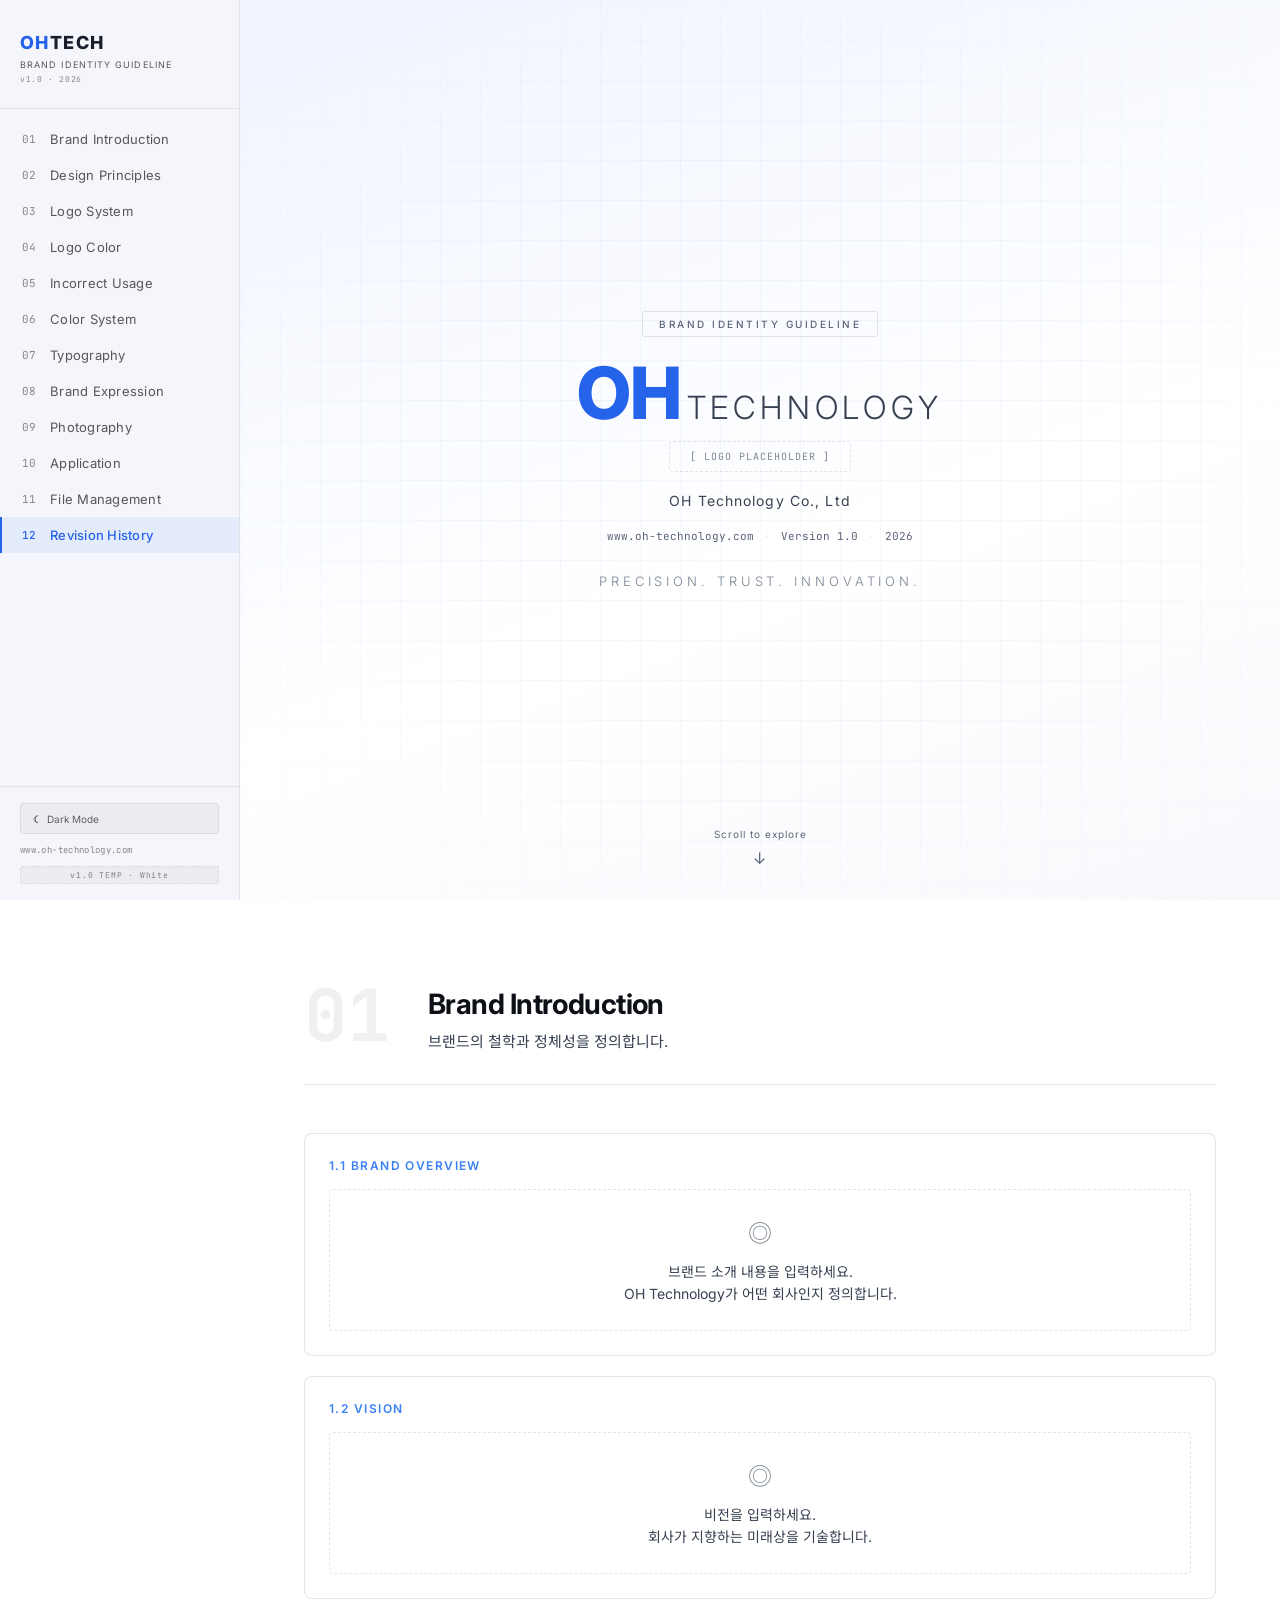
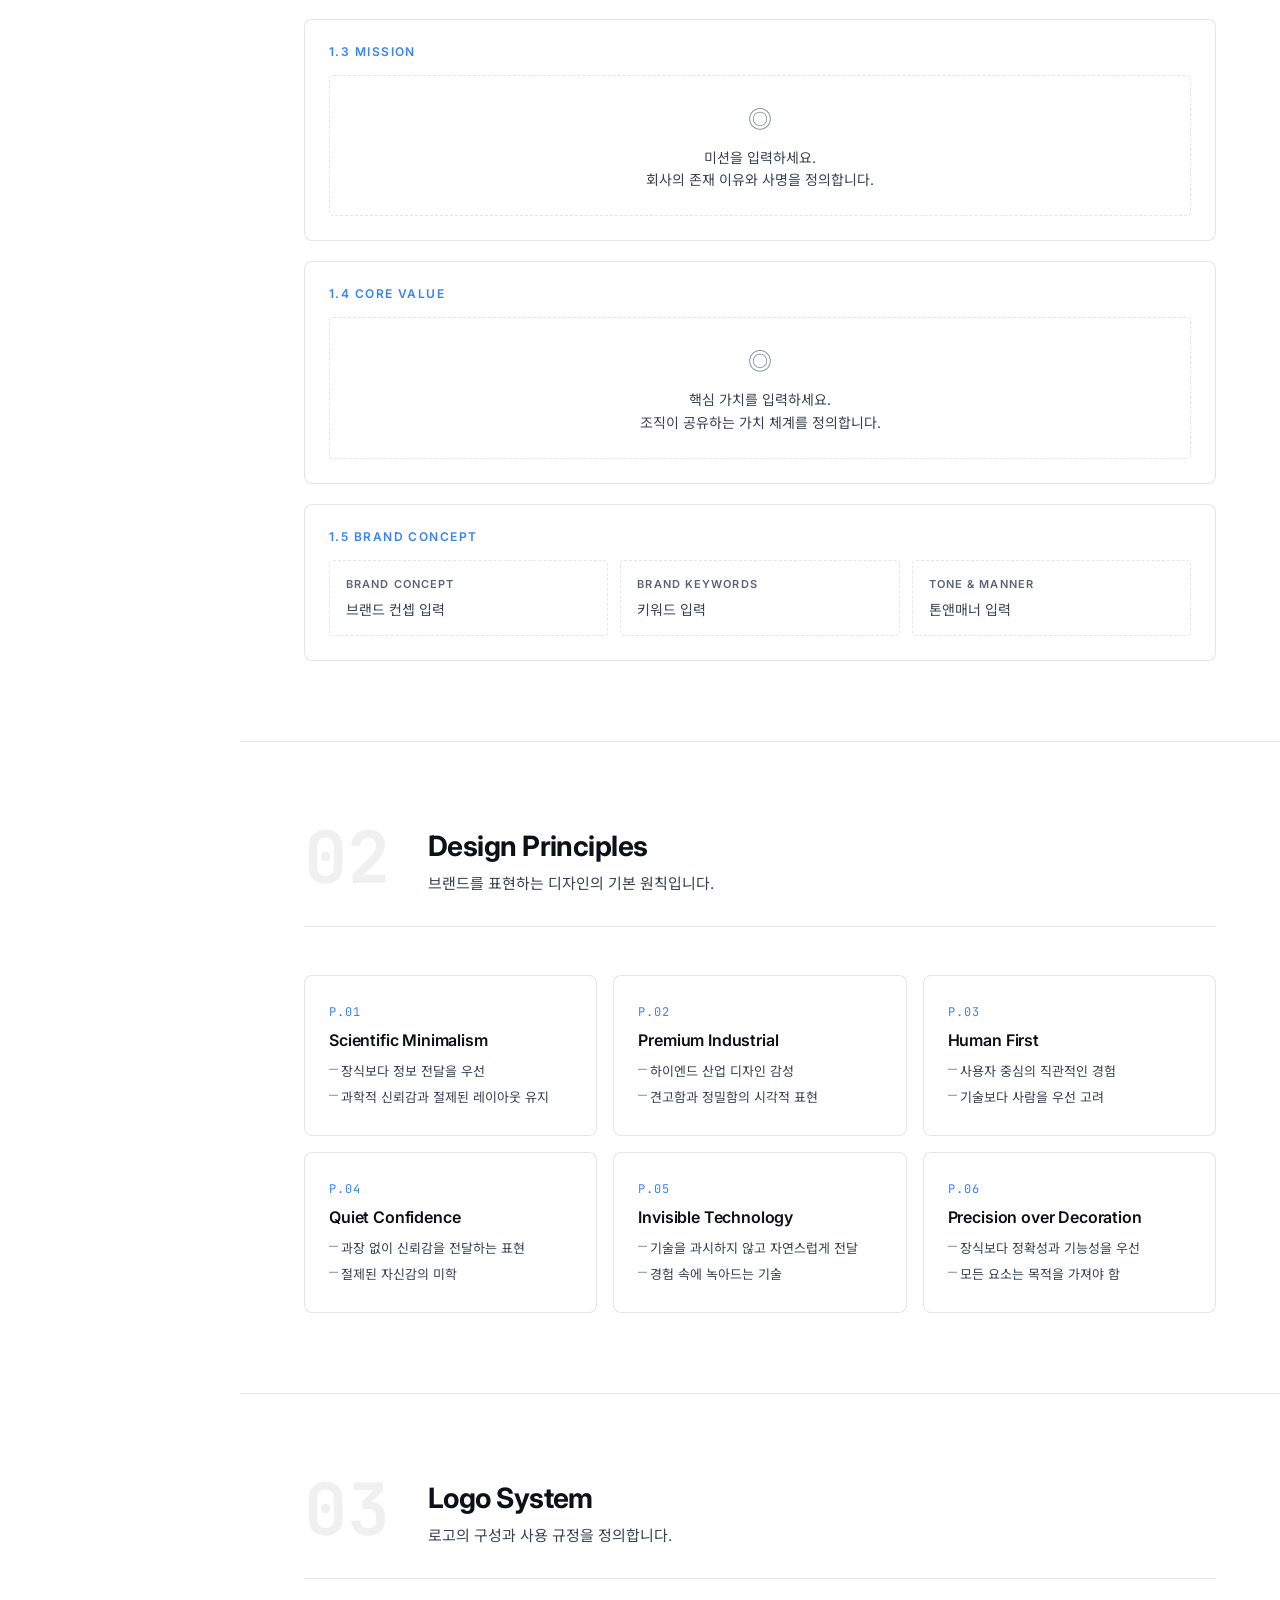
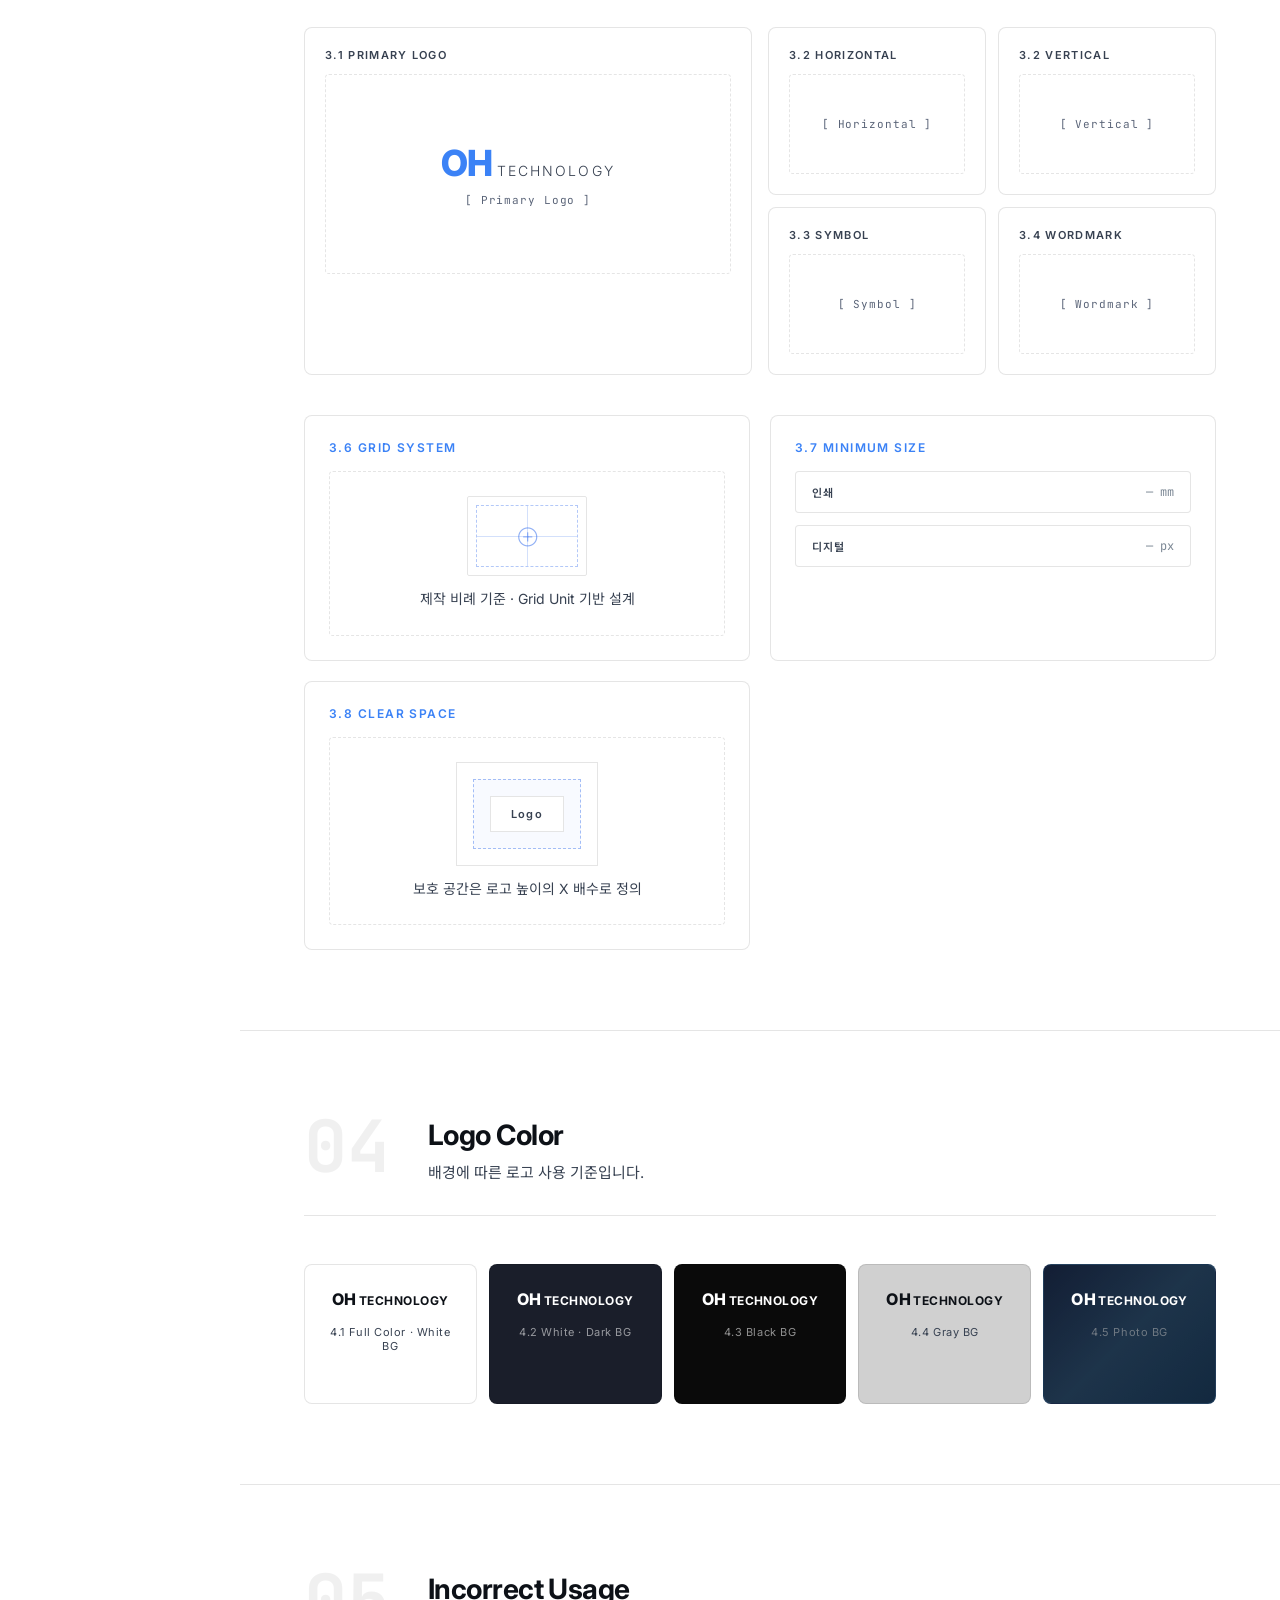
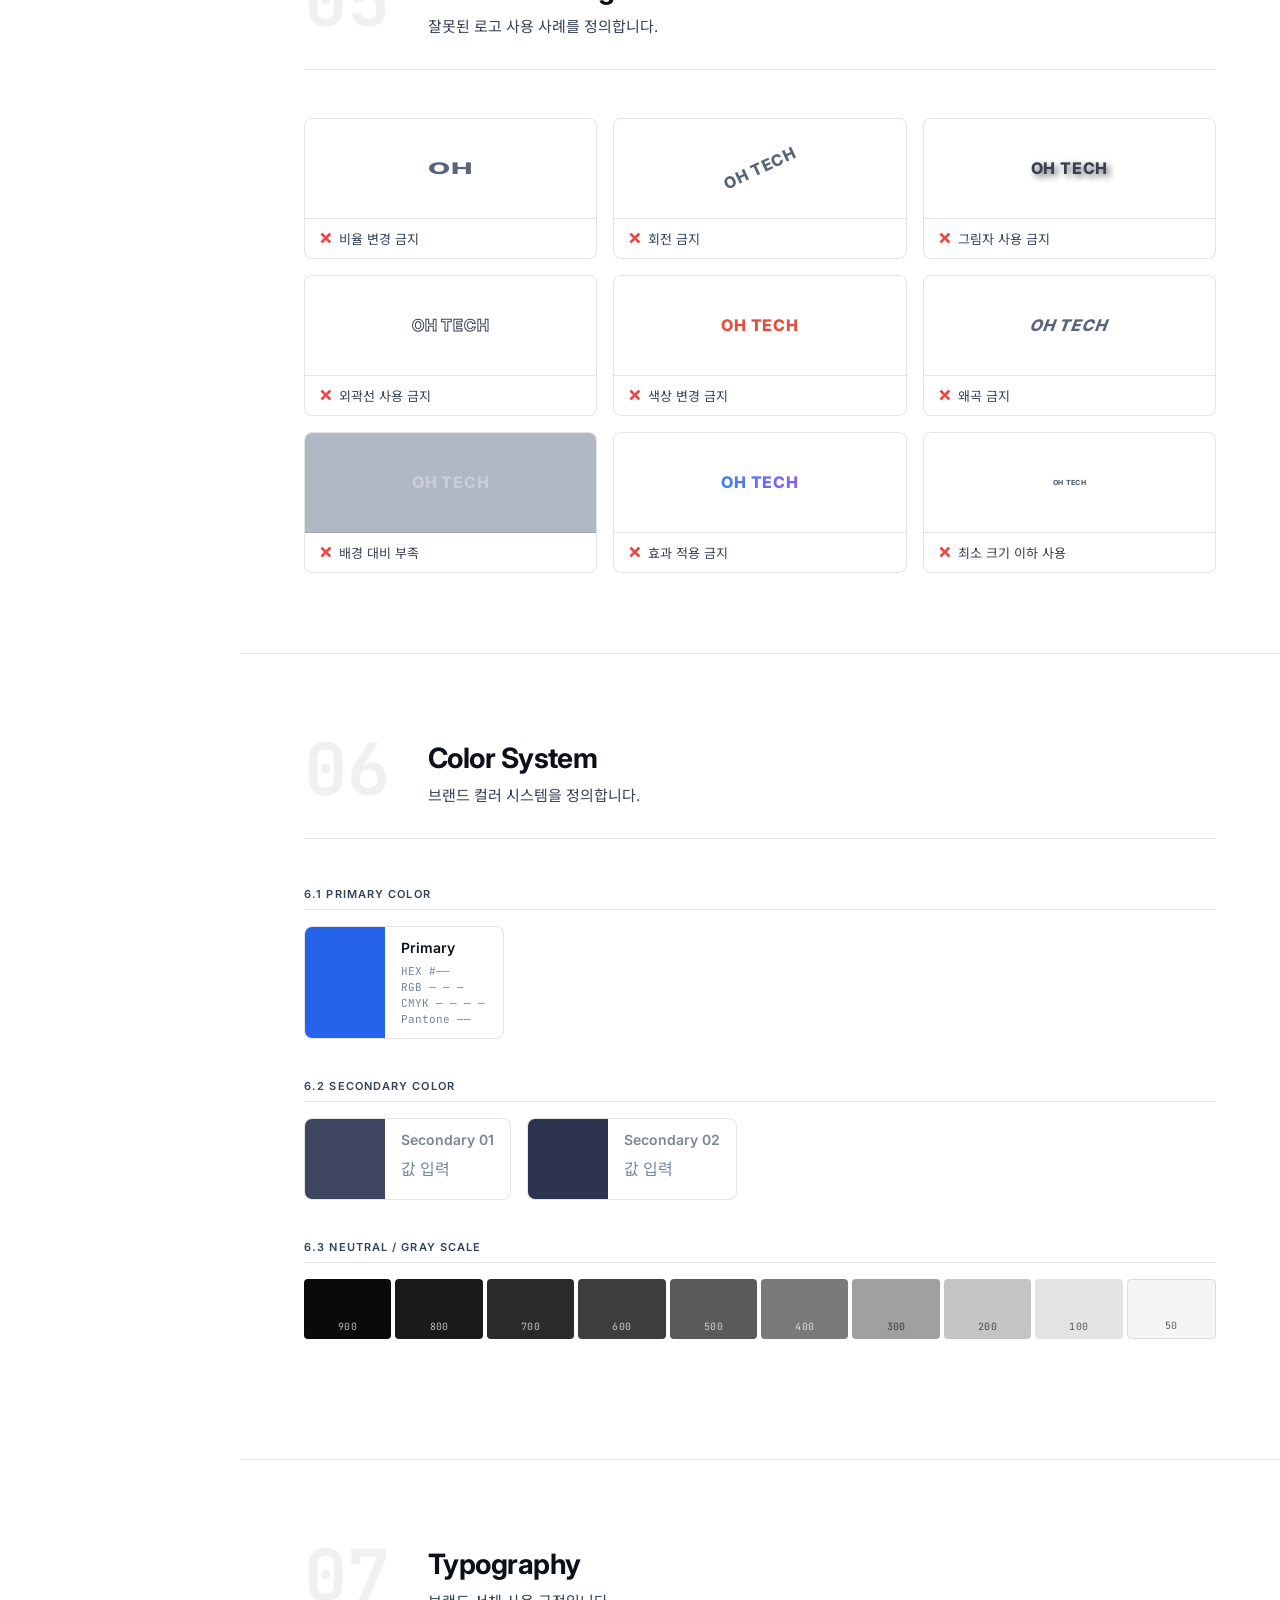
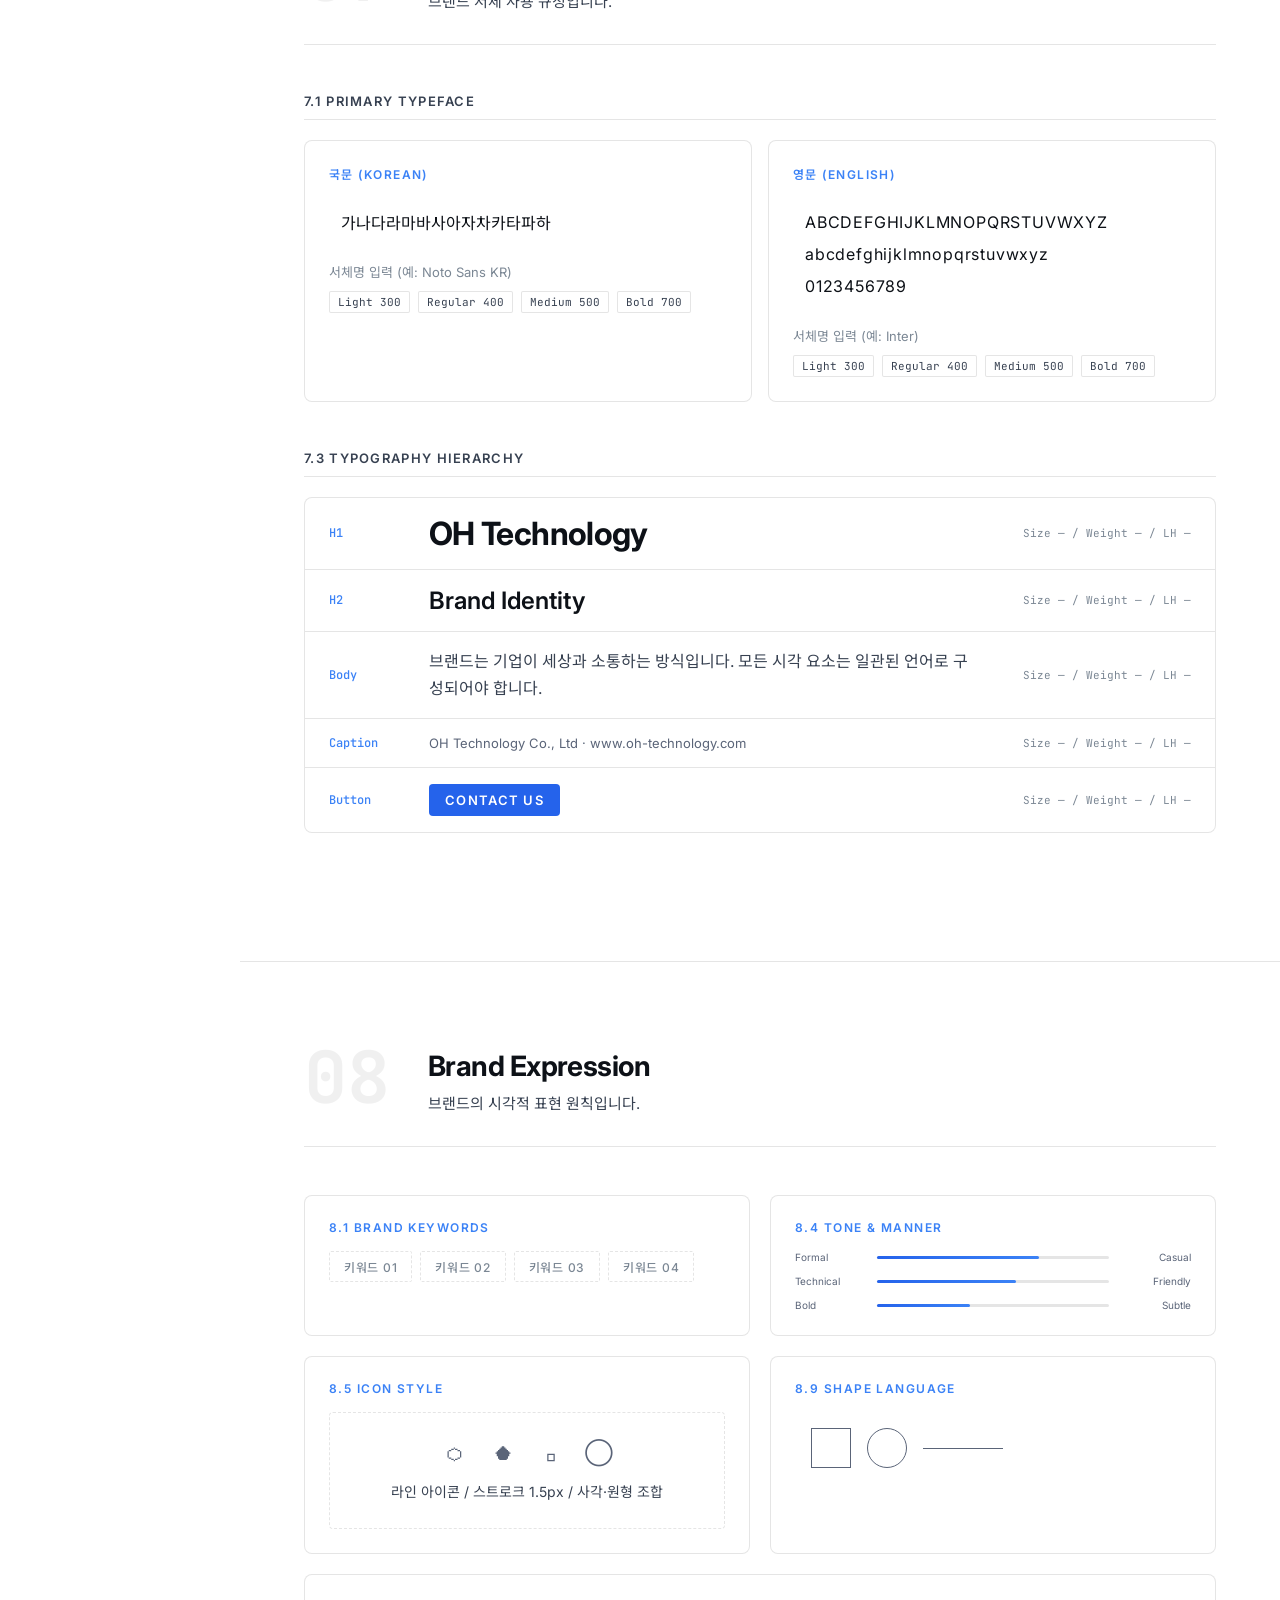
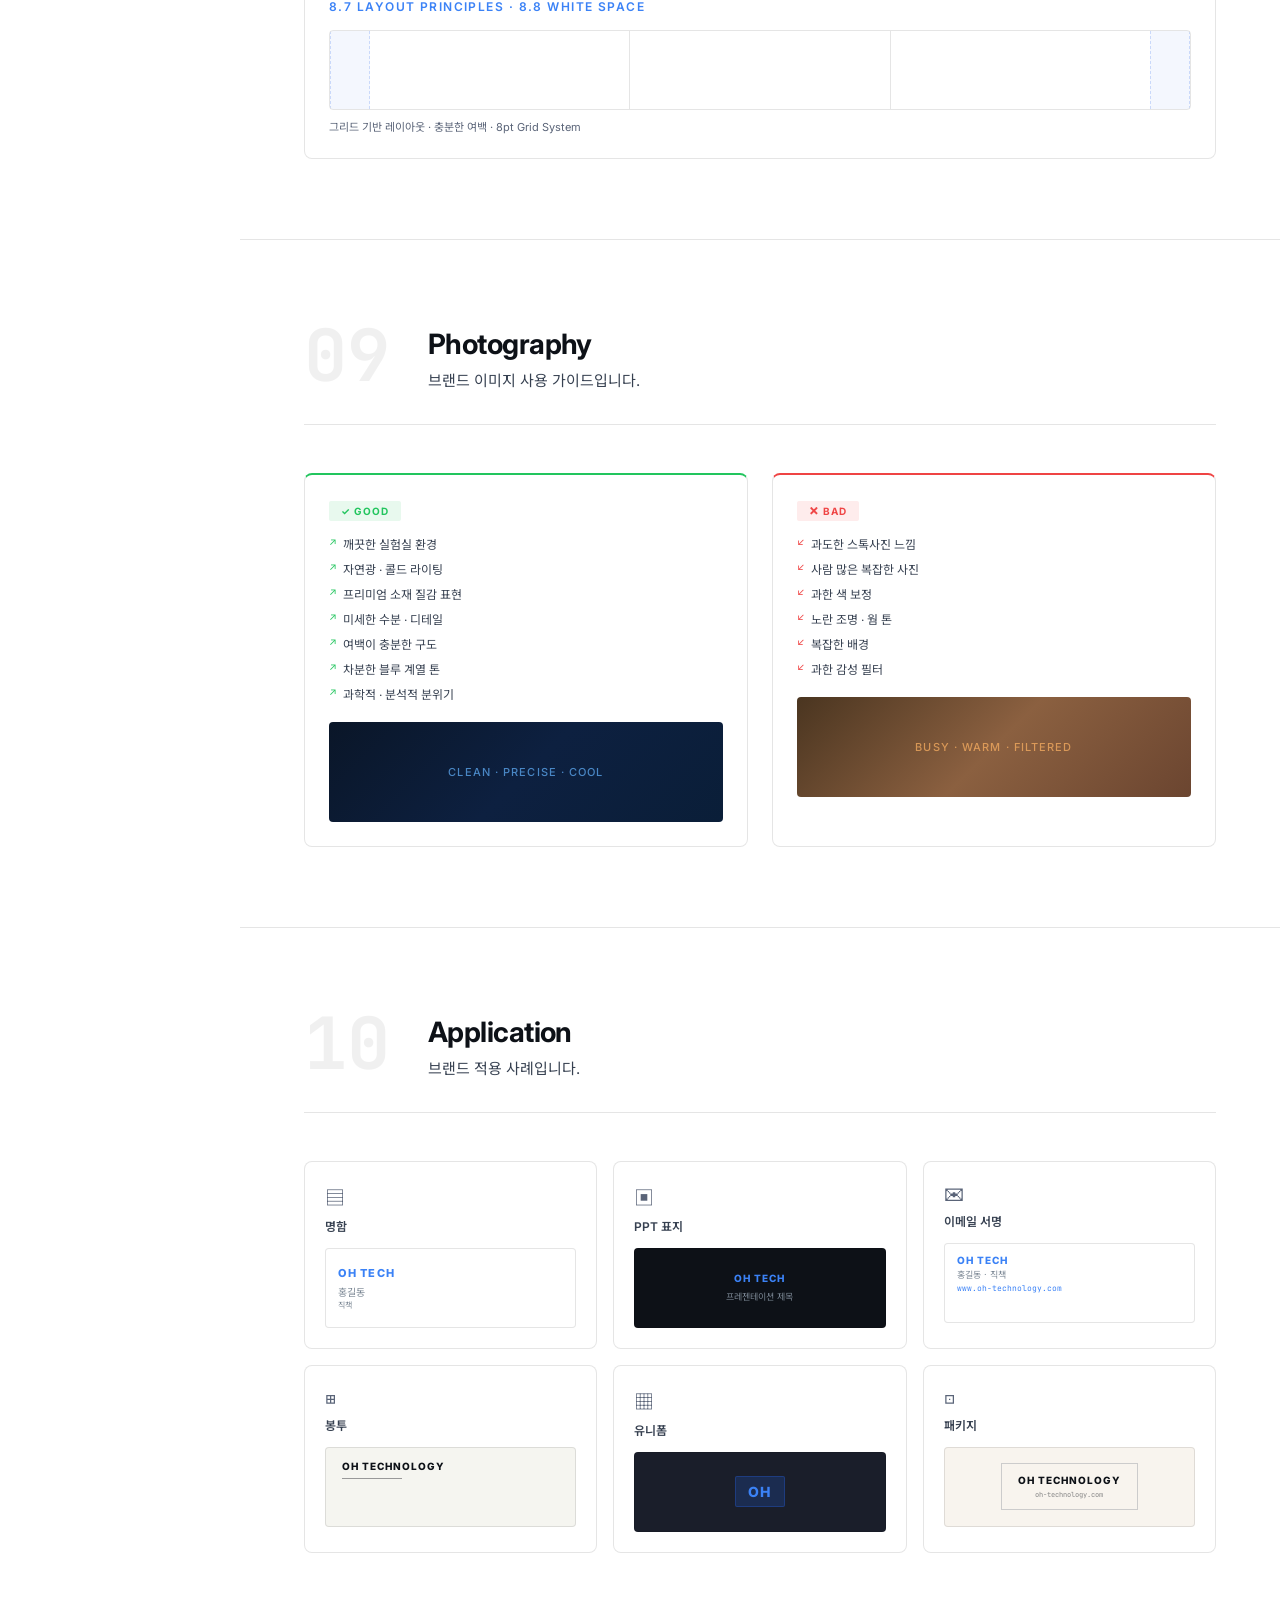
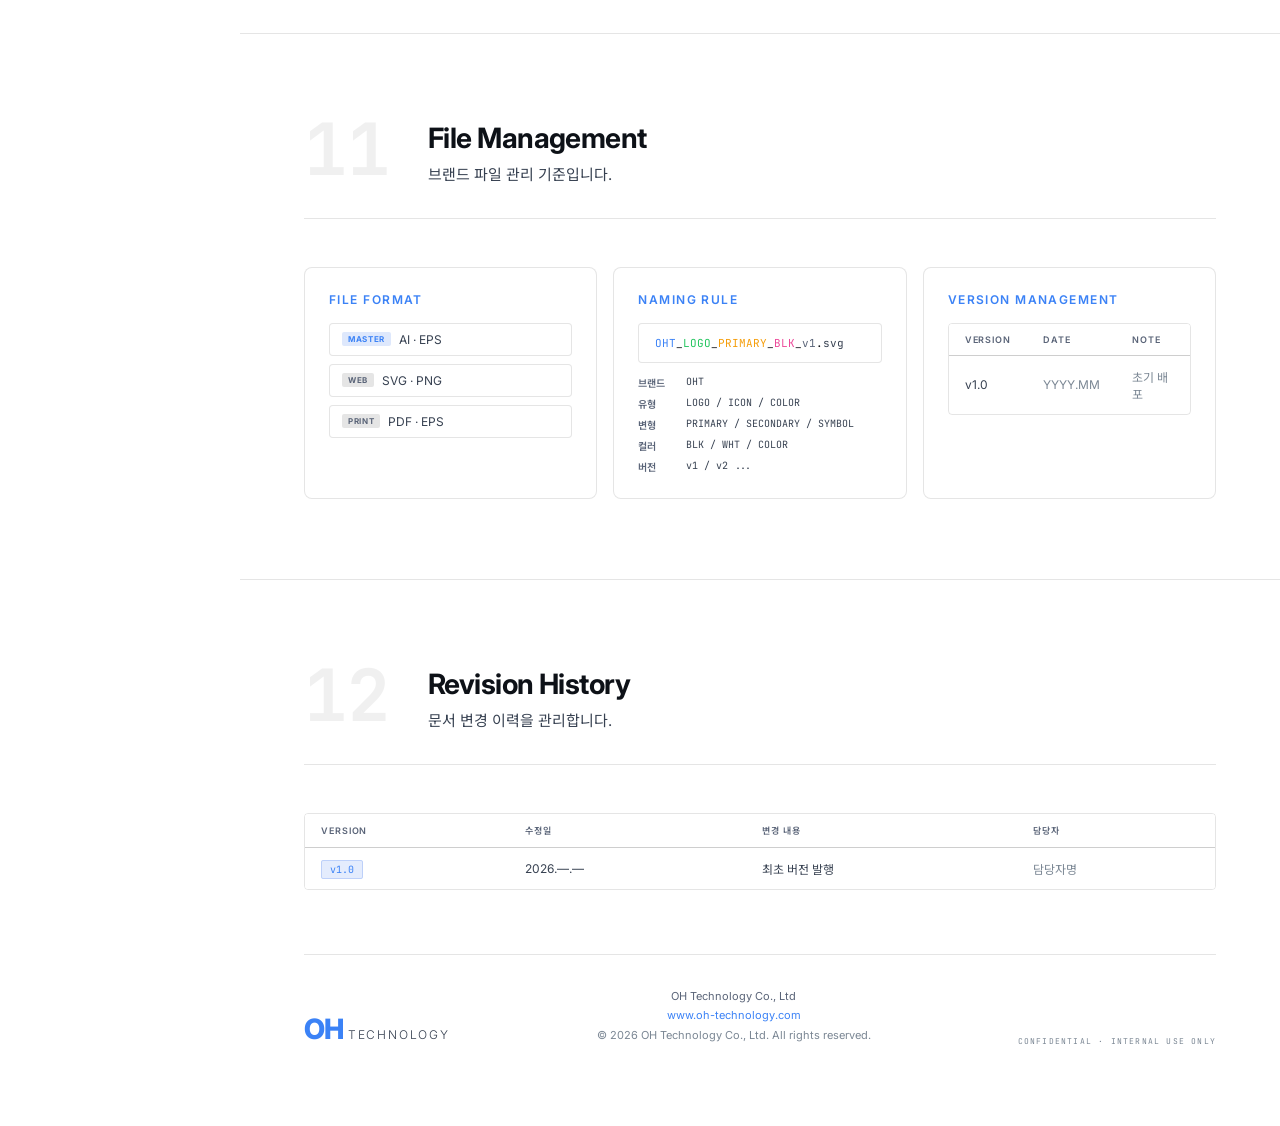
==== index.html @ e4d0cc52 "feat: CI 매뉴얼 웹 및 A4 서식 레이아웃 구현, 글꼴 크기 및 대비 가독성 개선, 챕터1 1단 전환" ====
<!DOCTYPE html>
<html lang="ko">
<head>
  <meta charset="UTF-8" />
  <meta name="viewport" content="width=device-width, initial-scale=1.0" />
  <title>CI Manual — OH Technology Co., Ltd</title>
  <meta name="description" content="OH Technology Co., Ltd Brand Identity Guideline. 브랜드 아이덴티티 가이드라인 공식 문서." />
  <link rel="preconnect" href="https://fonts.googleapis.com" />
  <link rel="preconnect" href="https://fonts.gstatic.com" crossorigin />
  <link href="https://fonts.googleapis.com/css2?family=Inter:wght@300;400;500;600;700;800&family=JetBrains+Mono:wght@400;500&family=Noto+Sans+KR:wght@300;400;500;700&display=swap" rel="stylesheet" />
  <link rel="stylesheet" href="style.css" />
</head>
<body data-theme="light">

  <!-- ── SIDEBAR ─────────────────────────────────────── -->
  <aside class="sidebar" id="sidebar">
    <div class="sidebar-header">
      <div class="brand-wordmark">
        <span class="brand-oh">OH</span><span class="brand-tech">TECH</span>
      </div>
      <div class="brand-sub">Brand Identity Guideline</div>
      <div class="brand-version">v1.0 · 2026</div>
    </div>

    <nav class="sidebar-nav">
      <a href="#s01" class="nav-item active" data-section="s01">
        <span class="nav-num">01</span>
        <span class="nav-label">Brand Introduction</span>
      </a>
      <a href="#s02" class="nav-item" data-section="s02">
        <span class="nav-num">02</span>
        <span class="nav-label">Design Principles</span>
      </a>
      <a href="#s03" class="nav-item" data-section="s03">
        <span class="nav-num">03</span>
        <span class="nav-label">Logo System</span>
      </a>
      <a href="#s04" class="nav-item" data-section="s04">
        <span class="nav-num">04</span>
        <span class="nav-label">Logo Color</span>
      </a>
      <a href="#s05" class="nav-item" data-section="s05">
        <span class="nav-num">05</span>
        <span class="nav-label">Incorrect Usage</span>
      </a>
      <a href="#s06" class="nav-item" data-section="s06">
        <span class="nav-num">06</span>
        <span class="nav-label">Color System</span>
      </a>
      <a href="#s07" class="nav-item" data-section="s07">
        <span class="nav-num">07</span>
        <span class="nav-label">Typography</span>
      </a>
      <a href="#s08" class="nav-item" data-section="s08">
        <span class="nav-num">08</span>
        <span class="nav-label">Brand Expression</span>
      </a>
      <a href="#s09" class="nav-item" data-section="s09">
        <span class="nav-num">09</span>
        <span class="nav-label">Photography</span>
      </a>
      <a href="#s10" class="nav-item" data-section="s10">
        <span class="nav-num">10</span>
        <span class="nav-label">Application</span>
      </a>
      <a href="#s11" class="nav-item" data-section="s11">
        <span class="nav-num">11</span>
        <span class="nav-label">File Management</span>
      </a>
      <a href="#s12" class="nav-item" data-section="s12">
        <span class="nav-num">12</span>
        <span class="nav-label">Revision History</span>
      </a>
    </nav>

    <div class="sidebar-footer">
      <button class="theme-toggle" id="themeToggle" aria-label="테마 전환">
        <span class="toggle-icon" id="toggleIcon">☀</span>
        <span id="toggleLabel">Light Mode</span>
      </button>
      <a class="site-url" href="https://www.oh-technology.com" target="_blank">www.oh-technology.com</a>
      <div class="sidebar-temp-badge">v1.0 TEMP · White</div>
    </div>
  </aside>

  <!-- ── MOBILE HAMBURGER ─────────────────────────────── -->
  <button class="hamburger" id="hamburger" aria-label="메뉴 열기">
    <span></span><span></span><span></span>
  </button>
  <div class="sidebar-overlay" id="sidebarOverlay"></div>

  <!-- ── MAIN CONTENT ─────────────────────────────────── -->
  <main class="main">

    <!-- ── COVER PAGE ──────────────────────────────────── -->
    <section class="cover-page" id="cover">
      <div class="cover-bg-grid"></div>
      <div class="cover-content">
        <div class="cover-label">Brand Identity Guideline</div>
        <div class="cover-logo-area">
          <div class="cover-logo-wordmark">
            <span class="cover-oh">OH</span>
            <span class="cover-technology">Technology</span>
          </div>
          <div class="cover-logo-placeholder">[ LOGO PLACEHOLDER ]</div>
        </div>
        <div class="cover-company">OH Technology Co., Ltd</div>
        <div class="cover-meta">
          <span>www.oh-technology.com</span>
          <span class="meta-sep">·</span>
          <span>Version 1.0</span>
          <span class="meta-sep">·</span>
          <span>2026</span>
        </div>
        <div class="cover-tagline">Precision. Trust. Innovation.</div>
      </div>
      <div class="cover-scroll-hint">
        <span>Scroll to explore</span>
        <div class="scroll-arrow">↓</div>
      </div>
    </section>

    <!-- ── SECTION 01 ─────────────────────────────────── -->
    <section class="content-section" id="s01">
      <div class="section-header">
        <div class="section-num-large">01</div>
        <div class="section-title-group">
          <h1 class="section-title">Brand Introduction</h1>
          <p class="section-desc">브랜드의 철학과 정체성을 정의합니다.</p>
        </div>
      </div>

      <div class="content-grid one-col">
        <div class="content-card">
          <div class="card-label">1.1 Brand Overview</div>
          <div class="card-placeholder-block">
            <div class="placeholder-icon">◎</div>
            <p>브랜드 소개 내용을 입력하세요.<br/>OH Technology가 어떤 회사인지 정의합니다.</p>
          </div>
        </div>

        <div class="content-card">
          <div class="card-label">1.2 Vision</div>
          <div class="card-placeholder-block">
            <div class="placeholder-icon">◎</div>
            <p>비전을 입력하세요.<br/>회사가 지향하는 미래상을 기술합니다.</p>
          </div>
        </div>

        <div class="content-card">
          <div class="card-label">1.3 Mission</div>
          <div class="card-placeholder-block">
            <div class="placeholder-icon">◎</div>
            <p>미션을 입력하세요.<br/>회사의 존재 이유와 사명을 정의합니다.</p>
          </div>
        </div>

        <div class="content-card">
          <div class="card-label">1.4 Core Value</div>
          <div class="card-placeholder-block">
            <div class="placeholder-icon">◎</div>
            <p>핵심 가치를 입력하세요.<br/>조직이 공유하는 가치 체계를 정의합니다.</p>
          </div>
        </div>

        <div class="content-card full-width">
          <div class="card-label">1.5 Brand Concept</div>
          <div class="three-col">
            <div class="mini-card">
              <div class="mini-label">Brand Concept</div>
              <div class="mini-placeholder">브랜드 컨셉 입력</div>
            </div>
            <div class="mini-card">
              <div class="mini-label">Brand Keywords</div>
              <div class="mini-placeholder">키워드 입력</div>
            </div>
            <div class="mini-card">
              <div class="mini-label">Tone &amp; Manner</div>
              <div class="mini-placeholder">톤앤매너 입력</div>
            </div>
          </div>
        </div>
      </div>
    </section>

    <!-- ── SECTION 02 ─────────────────────────────────── -->
    <section class="content-section" id="s02">
      <div class="section-header">
        <div class="section-num-large">02</div>
        <div class="section-title-group">
          <h2 class="section-title">Design Principles</h2>
          <p class="section-desc">브랜드를 표현하는 디자인의 기본 원칙입니다.</p>
        </div>
      </div>

      <div class="principles-grid">
        <div class="principle-card">
          <div class="principle-num">P.01</div>
          <div class="principle-name">Scientific Minimalism</div>
          <ul class="principle-list">
            <li>장식보다 정보 전달을 우선</li>
            <li>과학적 신뢰감과 절제된 레이아웃 유지</li>
          </ul>
        </div>
        <div class="principle-card">
          <div class="principle-num">P.02</div>
          <div class="principle-name">Premium Industrial</div>
          <ul class="principle-list">
            <li>하이엔드 산업 디자인 감성</li>
            <li>견고함과 정밀함의 시각적 표현</li>
          </ul>
        </div>
        <div class="principle-card">
          <div class="principle-num">P.03</div>
          <div class="principle-name">Human First</div>
          <ul class="principle-list">
            <li>사용자 중심의 직관적인 경험</li>
            <li>기술보다 사람을 우선 고려</li>
          </ul>
        </div>
        <div class="principle-card">
          <div class="principle-num">P.04</div>
          <div class="principle-name">Quiet Confidence</div>
          <ul class="principle-list">
            <li>과장 없이 신뢰감을 전달하는 표현</li>
            <li>절제된 자신감의 미학</li>
          </ul>
        </div>
        <div class="principle-card">
          <div class="principle-num">P.05</div>
          <div class="principle-name">Invisible Technology</div>
          <ul class="principle-list">
            <li>기술을 과시하지 않고 자연스럽게 전달</li>
            <li>경험 속에 녹아드는 기술</li>
          </ul>
        </div>
        <div class="principle-card">
          <div class="principle-num">P.06</div>
          <div class="principle-name">Precision over Decoration</div>
          <ul class="principle-list">
            <li>장식보다 정확성과 기능성을 우선</li>
            <li>모든 요소는 목적을 가져야 함</li>
          </ul>
        </div>
      </div>
    </section>

    <!-- ── SECTION 03 ─────────────────────────────────── -->
    <section class="content-section" id="s03">
      <div class="section-header">
        <div class="section-num-large">03</div>
        <div class="section-title-group">
          <h2 class="section-title">Logo System</h2>
          <p class="section-desc">로고의 구성과 사용 규정을 정의합니다.</p>
        </div>
      </div>

      <div class="logo-system-grid">
        <div class="logo-preview-card primary">
          <div class="logo-card-label">3.1 Primary Logo</div>
          <div class="logo-box large">
            <div class="logo-placeholder-wm">
              <span class="lp-oh">OH</span><span class="lp-tech">TECHNOLOGY</span>
            </div>
            <div class="logo-placeholder-tag">[ Primary Logo ]</div>
          </div>
        </div>

        <div class="logo-grid-sub">
          <div class="logo-preview-card">
            <div class="logo-card-label">3.2 Horizontal</div>
            <div class="logo-box medium">
              <div class="logo-placeholder-tag">[ Horizontal ]</div>
            </div>
          </div>
          <div class="logo-preview-card">
            <div class="logo-card-label">3.2 Vertical</div>
            <div class="logo-box medium">
              <div class="logo-placeholder-tag">[ Vertical ]</div>
            </div>
          </div>
          <div class="logo-preview-card">
            <div class="logo-card-label">3.3 Symbol</div>
            <div class="logo-box medium">
              <div class="logo-placeholder-tag">[ Symbol ]</div>
            </div>
          </div>
          <div class="logo-preview-card">
            <div class="logo-card-label">3.4 Wordmark</div>
            <div class="logo-box medium">
              <div class="logo-placeholder-tag">[ Wordmark ]</div>
            </div>
          </div>
        </div>
      </div>

      <div class="content-grid mt-40">
        <div class="content-card">
          <div class="card-label">3.6 Grid System</div>
          <div class="card-placeholder-block">
            <div class="grid-demo">
              <div class="grid-demo-inner">
                <div class="grid-x"></div>
                <div class="grid-y"></div>
                <div class="grid-center-mark">⊕</div>
              </div>
            </div>
            <p>제작 비례 기준 · Grid Unit 기반 설계</p>
          </div>
        </div>

        <div class="content-card">
          <div class="card-label">3.7 Minimum Size</div>
          <div class="size-spec-list">
            <div class="size-spec-item">
              <span class="spec-type">인쇄</span>
              <span class="spec-value placeholder-text">— mm</span>
            </div>
            <div class="size-spec-item">
              <span class="spec-type">디지털</span>
              <span class="spec-value placeholder-text">— px</span>
            </div>
          </div>
        </div>

        <div class="content-card">
          <div class="card-label">3.8 Clear Space</div>
          <div class="card-placeholder-block">
            <div class="clearspace-demo">
              <div class="cs-outer">
                <div class="cs-inner">Logo</div>
              </div>
            </div>
            <p>보호 공간은 로고 높이의 X 배수로 정의</p>
          </div>
        </div>
      </div>
    </section>

    <!-- ── SECTION 04 ─────────────────────────────────── -->
    <section class="content-section" id="s04">
      <div class="section-header">
        <div class="section-num-large">04</div>
        <div class="section-title-group">
          <h2 class="section-title">Logo Color</h2>
          <p class="section-desc">배경에 따른 로고 사용 기준입니다.</p>
        </div>
      </div>

      <div class="logo-color-grid">
        <div class="lc-card bg-white">
          <div class="lc-logo dark">
            <span class="lc-oh">OH</span><span>TECHNOLOGY</span>
          </div>
          <div class="lc-label">4.1 Full Color · White BG</div>
        </div>
        <div class="lc-card bg-dark">
          <div class="lc-logo white">
            <span class="lc-oh">OH</span><span>TECHNOLOGY</span>
          </div>
          <div class="lc-label light-text">4.2 White · Dark BG</div>
        </div>
        <div class="lc-card bg-black">
          <div class="lc-logo white">
            <span class="lc-oh">OH</span><span>TECHNOLOGY</span>
          </div>
          <div class="lc-label light-text">4.3 Black BG</div>
        </div>
        <div class="lc-card bg-gray">
          <div class="lc-logo dark">
            <span class="lc-oh">OH</span><span>TECHNOLOGY</span>
          </div>
          <div class="lc-label">4.4 Gray BG</div>
        </div>
        <div class="lc-card bg-photo">
          <div class="lc-overlay"></div>
          <div class="lc-logo white overlay-logo">
            <span class="lc-oh">OH</span><span>TECHNOLOGY</span>
          </div>
          <div class="lc-label light-text">4.5 Photo BG</div>
        </div>
      </div>
    </section>

    <!-- ── SECTION 05 ─────────────────────────────────── -->
    <section class="content-section" id="s05">
      <div class="section-header">
        <div class="section-num-large">05</div>
        <div class="section-title-group">
          <h2 class="section-title">Incorrect Usage</h2>
          <p class="section-desc">잘못된 로고 사용 사례를 정의합니다.</p>
        </div>
      </div>

      <div class="incorrect-grid">
        <div class="incorrect-card">
          <div class="ic-visual ratio-demo">
            <div class="ic-logo stretched">OH</div>
          </div>
          <div class="ic-rule">
            <span class="ic-x">✕</span> 비율 변경 금지
          </div>
        </div>
        <div class="incorrect-card">
          <div class="ic-visual">
            <div class="ic-logo rotated">OH TECH</div>
          </div>
          <div class="ic-rule"><span class="ic-x">✕</span> 회전 금지</div>
        </div>
        <div class="incorrect-card">
          <div class="ic-visual">
            <div class="ic-logo shadowed">OH TECH</div>
          </div>
          <div class="ic-rule"><span class="ic-x">✕</span> 그림자 사용 금지</div>
        </div>
        <div class="incorrect-card">
          <div class="ic-visual">
            <div class="ic-logo outlined">OH TECH</div>
          </div>
          <div class="ic-rule"><span class="ic-x">✕</span> 외곽선 사용 금지</div>
        </div>
        <div class="incorrect-card">
          <div class="ic-visual">
            <div class="ic-logo colored">OH TECH</div>
          </div>
          <div class="ic-rule"><span class="ic-x">✕</span> 색상 변경 금지</div>
        </div>
        <div class="incorrect-card">
          <div class="ic-visual">
            <div class="ic-logo distorted">OH TECH</div>
          </div>
          <div class="ic-rule"><span class="ic-x">✕</span> 왜곡 금지</div>
        </div>
        <div class="incorrect-card">
          <div class="ic-visual bg-conflict">
            <div class="ic-logo">OH TECH</div>
          </div>
          <div class="ic-rule"><span class="ic-x">✕</span> 배경 대비 부족</div>
        </div>
        <div class="incorrect-card">
          <div class="ic-visual">
            <div class="ic-logo with-fx">OH TECH</div>
          </div>
          <div class="ic-rule"><span class="ic-x">✕</span> 효과 적용 금지</div>
        </div>
        <div class="incorrect-card">
          <div class="ic-visual">
            <div class="ic-logo too-small">OH TECH</div>
          </div>
          <div class="ic-rule"><span class="ic-x">✕</span> 최소 크기 이하 사용</div>
        </div>
      </div>
    </section>

    <!-- ── SECTION 06 ─────────────────────────────────── -->
    <section class="content-section" id="s06">
      <div class="section-header">
        <div class="section-num-large">06</div>
        <div class="section-title-group">
          <h2 class="section-title">Color System</h2>
          <p class="section-desc">브랜드 컬러 시스템을 정의합니다.</p>
        </div>
      </div>

      <div class="color-section-block">
        <div class="color-block-title">6.1 Primary Color</div>
        <div class="color-swatches">
          <div class="swatch primary-swatch">
            <div class="swatch-color" style="background: var(--accent)"></div>
            <div class="swatch-info">
              <div class="swatch-name">Primary</div>
              <div class="swatch-values">
                <div class="swatch-row placeholder-text">HEX #——</div>
                <div class="swatch-row placeholder-text">RGB — — —</div>
                <div class="swatch-row placeholder-text">CMYK — — — —</div>
                <div class="swatch-row placeholder-text">Pantone ——</div>
              </div>
            </div>
          </div>
        </div>
      </div>

      <div class="color-section-block">
        <div class="color-block-title">6.2 Secondary Color</div>
        <div class="color-swatches">
          <div class="swatch">
            <div class="swatch-color placeholder-color"></div>
            <div class="swatch-info">
              <div class="swatch-name placeholder-text">Secondary 01</div>
              <div class="swatch-values placeholder-text">값 입력</div>
            </div>
          </div>
          <div class="swatch">
            <div class="swatch-color placeholder-color-2"></div>
            <div class="swatch-info">
              <div class="swatch-name placeholder-text">Secondary 02</div>
              <div class="swatch-values placeholder-text">값 입력</div>
            </div>
          </div>
        </div>
      </div>

      <div class="color-section-block">
        <div class="color-block-title">6.3 Neutral / Gray Scale</div>
        <div class="gray-scale-row">
          <div class="gs-chip" style="background:#0a0a0a"><span>900</span></div>
          <div class="gs-chip" style="background:#1a1a1a"><span>800</span></div>
          <div class="gs-chip" style="background:#2a2a2a"><span>700</span></div>
          <div class="gs-chip" style="background:#3d3d3d"><span>600</span></div>
          <div class="gs-chip" style="background:#5a5a5a"><span>500</span></div>
          <div class="gs-chip" style="background:#7a7a7a"><span>400</span></div>
          <div class="gs-chip" style="background:#a0a0a0"><span class="dark-text">300</span></div>
          <div class="gs-chip" style="background:#c4c4c4"><span class="dark-text">200</span></div>
          <div class="gs-chip" style="background:#e3e3e3"><span class="dark-text">100</span></div>
          <div class="gs-chip" style="background:#f5f5f5; border:1px solid #ddd"><span class="dark-text">50</span></div>
        </div>
      </div>
    </section>

    <!-- ── SECTION 07 ─────────────────────────────────── -->
    <section class="content-section" id="s07">
      <div class="section-header">
        <div class="section-num-large">07</div>
        <div class="section-title-group">
          <h2 class="section-title">Typography</h2>
          <p class="section-desc">브랜드 서체 사용 규정입니다.</p>
        </div>
      </div>

      <div class="typo-block">
        <div class="typo-section-title">7.1 Primary Typeface</div>
        <div class="typo-grid">
          <div class="typo-card">
            <div class="typo-face-label">국문 (Korean)</div>
            <div class="typo-sample kr">가나다라마바사아자차카타파하</div>
            <div class="typo-face-name placeholder-text">서체명 입력 (예: Noto Sans KR)</div>
            <div class="typo-weights">
              <span>Light 300</span>
              <span>Regular 400</span>
              <span>Medium 500</span>
              <span>Bold 700</span>
            </div>
          </div>
          <div class="typo-card">
            <div class="typo-face-label">영문 (English)</div>
            <div class="typo-sample en">ABCDEFGHIJKLMNOPQRSTUVWXYZ<br/>abcdefghijklmnopqrstuvwxyz<br/>0123456789</div>
            <div class="typo-face-name placeholder-text">서체명 입력 (예: Inter)</div>
            <div class="typo-weights">
              <span>Light 300</span>
              <span>Regular 400</span>
              <span>Medium 500</span>
              <span>Bold 700</span>
            </div>
          </div>
        </div>
      </div>

      <div class="typo-block">
        <div class="typo-section-title">7.3 Typography Hierarchy</div>
        <div class="typo-hierarchy">
          <div class="th-row">
            <div class="th-tag">H1</div>
            <div class="th-sample h1-sample">OH Technology</div>
            <div class="th-spec placeholder-text">Size —  /  Weight —  /  LH —</div>
          </div>
          <div class="th-row">
            <div class="th-tag">H2</div>
            <div class="th-sample h2-sample">Brand Identity</div>
            <div class="th-spec placeholder-text">Size —  /  Weight —  /  LH —</div>
          </div>
          <div class="th-row">
            <div class="th-tag">Body</div>
            <div class="th-sample body-sample">브랜드는 기업이 세상과 소통하는 방식입니다. 모든 시각 요소는 일관된 언어로 구성되어야 합니다.</div>
            <div class="th-spec placeholder-text">Size —  /  Weight —  /  LH —</div>
          </div>
          <div class="th-row">
            <div class="th-tag">Caption</div>
            <div class="th-sample caption-sample">OH Technology Co., Ltd · www.oh-technology.com</div>
            <div class="th-spec placeholder-text">Size —  /  Weight —  /  LH —</div>
          </div>
          <div class="th-row">
            <div class="th-tag">Button</div>
            <div class="th-sample button-sample"><span class="btn-demo">CONTACT US</span></div>
            <div class="th-spec placeholder-text">Size —  /  Weight —  /  LH —</div>
          </div>
        </div>
      </div>
    </section>

    <!-- ── SECTION 08 ─────────────────────────────────── -->
    <section class="content-section" id="s08">
      <div class="section-header">
        <div class="section-num-large">08</div>
        <div class="section-title-group">
          <h2 class="section-title">Brand Expression</h2>
          <p class="section-desc">브랜드의 시각적 표현 원칙입니다.</p>
        </div>
      </div>

      <div class="content-grid">
        <div class="content-card">
          <div class="card-label">8.1 Brand Keywords</div>
          <div class="keyword-chips">
            <span class="kw-chip placeholder-text">키워드 01</span>
            <span class="kw-chip placeholder-text">키워드 02</span>
            <span class="kw-chip placeholder-text">키워드 03</span>
            <span class="kw-chip placeholder-text">키워드 04</span>
          </div>
        </div>

        <div class="content-card">
          <div class="card-label">8.4 Tone &amp; Manner</div>
          <div class="tone-bars">
            <div class="tone-row">
              <span class="tone-l">Formal</span>
              <div class="tone-track"><div class="tone-fill" style="width:70%"></div></div>
              <span class="tone-r">Casual</span>
            </div>
            <div class="tone-row">
              <span class="tone-l">Technical</span>
              <div class="tone-track"><div class="tone-fill" style="width:60%"></div></div>
              <span class="tone-r">Friendly</span>
            </div>
            <div class="tone-row">
              <span class="tone-l">Bold</span>
              <div class="tone-track"><div class="tone-fill" style="width:40%"></div></div>
              <span class="tone-r">Subtle</span>
            </div>
          </div>
        </div>

        <div class="content-card">
          <div class="card-label">8.5 Icon Style</div>
          <div class="card-placeholder-block">
            <div class="icon-demo-row">
              <div class="icon-demo">⬡</div>
              <div class="icon-demo">⬟</div>
              <div class="icon-demo">◻</div>
              <div class="icon-demo">◯</div>
            </div>
            <p>라인 아이콘 / 스트로크 1.5px / 사각·원형 조합</p>
          </div>
        </div>

        <div class="content-card">
          <div class="card-label">8.9 Shape Language</div>
          <div class="shape-demo">
            <div class="shape rect"></div>
            <div class="shape circle"></div>
            <div class="shape line-h"></div>
          </div>
        </div>

        <div class="content-card full-width">
          <div class="card-label">8.7 Layout Principles · 8.8 White Space</div>
          <div class="layout-demo">
            <div class="ld-margin"></div>
            <div class="ld-content">
              <div class="ld-col"></div>
              <div class="ld-col"></div>
              <div class="ld-col"></div>
            </div>
            <div class="ld-margin"></div>
          </div>
          <p class="layout-note">그리드 기반 레이아웃 · 충분한 여백 · 8pt Grid System</p>
        </div>
      </div>
    </section>

    <!-- ── SECTION 09 ─────────────────────────────────── -->
    <section class="content-section" id="s09">
      <div class="section-header">
        <div class="section-num-large">09</div>
        <div class="section-title-group">
          <h2 class="section-title">Photography</h2>
          <p class="section-desc">브랜드 이미지 사용 가이드입니다.</p>
        </div>
      </div>

      <div class="photo-guide-grid">
        <div class="photo-guide-col good">
          <div class="photo-guide-header">
            <span class="guide-badge good-badge">✓ GOOD</span>
          </div>
          <ul class="photo-guide-list">
            <li>깨끗한 실험실 환경</li>
            <li>자연광 · 콜드 라이팅</li>
            <li>프리미엄 소재 질감 표현</li>
            <li>미세한 수분 · 디테일</li>
            <li>여백이 충분한 구도</li>
            <li>차분한 블루 계열 톤</li>
            <li>과학적 · 분석적 분위기</li>
          </ul>
          <div class="photo-preview good-preview">
            <div class="preview-inner">
              <div class="preview-placeholder good-ph">Clean · Precise · Cool</div>
            </div>
          </div>
        </div>

        <div class="photo-guide-col bad">
          <div class="photo-guide-header">
            <span class="guide-badge bad-badge">✕ BAD</span>
          </div>
          <ul class="photo-guide-list bad-list">
            <li>과도한 스톡사진 느낌</li>
            <li>사람 많은 복잡한 사진</li>
            <li>과한 색 보정</li>
            <li>노란 조명 · 웜 톤</li>
            <li>복잡한 배경</li>
            <li>과한 감성 필터</li>
          </ul>
          <div class="photo-preview bad-preview">
            <div class="preview-inner">
              <div class="preview-placeholder bad-ph">Busy · Warm · Filtered</div>
            </div>
          </div>
        </div>
      </div>
    </section>

    <!-- ── SECTION 10 ─────────────────────────────────── -->
    <section class="content-section" id="s10">
      <div class="section-header">
        <div class="section-num-large">10</div>
        <div class="section-title-group">
          <h2 class="section-title">Application</h2>
          <p class="section-desc">브랜드 적용 사례입니다.</p>
        </div>
      </div>

      <div class="app-grid">
        <div class="app-card">
          <div class="app-icon">▤</div>
          <div class="app-name">명함</div>
          <div class="app-preview bcard-preview">
            <div class="bc-front">
              <div class="bc-logo">OH TECH</div>
              <div class="bc-info">
                <div class="bc-name placeholder-text">홍길동</div>
                <div class="bc-title placeholder-text">직책</div>
              </div>
            </div>
          </div>
        </div>
        <div class="app-card">
          <div class="app-icon">▣</div>
          <div class="app-name">PPT 표지</div>
          <div class="app-preview ppt-preview">
            <div class="ppt-inner">
              <div class="ppt-logo">OH TECH</div>
              <div class="ppt-title placeholder-text">프레젠테이션 제목</div>
            </div>
          </div>
        </div>
        <div class="app-card">
          <div class="app-icon">✉</div>
          <div class="app-name">이메일 서명</div>
          <div class="app-preview email-preview">
            <div class="ep-inner">
              <div class="ep-logo">OH TECH</div>
              <div class="ep-name placeholder-text">홍길동 · 직책</div>
              <div class="ep-url">www.oh-technology.com</div>
            </div>
          </div>
        </div>
        <div class="app-card">
          <div class="app-icon">⊞</div>
          <div class="app-name">봉투</div>
          <div class="app-preview envelope-preview">
            <div class="env-inner">
              <div class="env-logo">OH TECHNOLOGY</div>
              <div class="env-line"></div>
            </div>
          </div>
        </div>
        <div class="app-card">
          <div class="app-icon">▦</div>
          <div class="app-name">유니폼</div>
          <div class="app-preview uniform-preview">
            <div class="uni-chest"><div class="uni-logo">OH</div></div>
          </div>
        </div>
        <div class="app-card">
          <div class="app-icon">⊡</div>
          <div class="app-name">패키지</div>
          <div class="app-preview package-preview">
            <div class="pkg-box">
              <div class="pkg-logo">OH TECHNOLOGY</div>
              <div class="pkg-url">oh-technology.com</div>
            </div>
          </div>
        </div>
      </div>
    </section>

    <!-- ── SECTION 11 ─────────────────────────────────── -->
    <section class="content-section" id="s11">
      <div class="section-header">
        <div class="section-num-large">11</div>
        <div class="section-title-group">
          <h2 class="section-title">File Management</h2>
          <p class="section-desc">브랜드 파일 관리 기준입니다.</p>
        </div>
      </div>

      <div class="file-mgmt-grid">
        <div class="fm-card">
          <div class="card-label">File Format</div>
          <div class="format-list">
            <div class="format-item master"><span class="format-badge">MASTER</span>AI · EPS</div>
            <div class="format-item"><span class="format-badge secondary">WEB</span>SVG · PNG</div>
            <div class="format-item"><span class="format-badge secondary">PRINT</span>PDF · EPS</div>
          </div>
        </div>

        <div class="fm-card">
          <div class="card-label">Naming Rule</div>
          <div class="naming-example">
            <div class="naming-code">
              <span class="nc-brand">OHT</span>_<span class="nc-type">LOGO</span>_<span class="nc-variant">PRIMARY</span>_<span class="nc-color">BLK</span>_<span class="nc-ver">v1</span>.<span class="nc-ext">svg</span>
            </div>
            <div class="naming-breakdown">
              <div class="nb-row"><span class="nb-key">브랜드</span><span class="nb-val">OHT</span></div>
              <div class="nb-row"><span class="nb-key">유형</span><span class="nb-val">LOGO / ICON / COLOR</span></div>
              <div class="nb-row"><span class="nb-key">변형</span><span class="nb-val">PRIMARY / SECONDARY / SYMBOL</span></div>
              <div class="nb-row"><span class="nb-key">컬러</span><span class="nb-val">BLK / WHT / COLOR</span></div>
              <div class="nb-row"><span class="nb-key">버전</span><span class="nb-val">v1 / v2 ...</span></div>
            </div>
          </div>
        </div>

        <div class="fm-card">
          <div class="card-label">Version Management</div>
          <div class="version-table-wrap">
            <table class="version-table">
              <thead>
                <tr>
                  <th>Version</th>
                  <th>Date</th>
                  <th>Note</th>
                </tr>
              </thead>
              <tbody>
                <tr>
                  <td>v1.0</td>
                  <td class="placeholder-text">YYYY.MM</td>
                  <td class="placeholder-text">초기 배포</td>
                </tr>
              </tbody>
            </table>
          </div>
        </div>
      </div>
    </section>

    <!-- ── SECTION 12 ─────────────────────────────────── -->
    <section class="content-section" id="s12">
      <div class="section-header">
        <div class="section-num-large">12</div>
        <div class="section-title-group">
          <h2 class="section-title">Revision History</h2>
          <p class="section-desc">문서 변경 이력을 관리합니다.</p>
        </div>
      </div>

      <div class="revision-table-wrap">
        <table class="revision-table">
          <thead>
            <tr>
              <th>Version</th>
              <th>수정일</th>
              <th>변경 내용</th>
              <th>담당자</th>
            </tr>
          </thead>
          <tbody>
            <tr class="current-ver">
              <td><span class="ver-badge">v1.0</span></td>
              <td>2026.—.—</td>
              <td>최초 버전 발행</td>
              <td class="placeholder-text">담당자명</td>
            </tr>
          </tbody>
        </table>
      </div>

      <div class="doc-footer">
        <div class="df-wordmark">
          <span class="df-oh">OH</span><span class="df-tech">TECHNOLOGY</span>
        </div>
        <div class="df-info">
          <p>OH Technology Co., Ltd</p>
          <p><a href="https://www.oh-technology.com" target="_blank">www.oh-technology.com</a></p>
          <p class="placeholder-text">© 2026 OH Technology Co., Ltd. All rights reserved.</p>
        </div>
        <div class="df-confidential">CONFIDENTIAL · INTERNAL USE ONLY</div>
      </div>
    </section>

  </main>

  <script src="script.js"></script>
</body>
</html>
---- style.css ----
/* ══════════════════════════════════════════════════
   OH Technology Co., Ltd — CI Manual Stylesheet
   Design: Scientific Minimalism · Premium Industrial
   ══════════════════════════════════════════════════ */

@import url('https://fonts.googleapis.com/css2?family=Inter:wght@300;400;500;600;700;800&family=JetBrains+Mono:wght@400;500&family=Noto+Sans+KR:wght@300;400;500;700&display=swap');

/* ── CSS VARIABLES ─────────────────────────────── */
:root {
  --accent: #2563EB;
  --accent-light: #3B82F6;
  --accent-glow: rgba(37, 99, 235, 0.15);

  --sidebar-w: 240px;
  --transition: 0.3s cubic-bezier(0.4, 0, 0.2, 1);
  --radius-sm: 4px;
  --radius-md: 8px;
  --radius-lg: 12px;
}

[data-theme="dark"] {
  --bg: #0d0f14;
  --bg-2: #141720;
  --bg-card: #1a1e2a;
  --bg-card-hover: #1f2433;
  --border: rgba(255,255,255,0.07);
  --border-accent: rgba(37,99,235,0.4);
  --text-primary: #f0f2f8;
  --text-secondary: #a0aec0;
  --text-muted: #718096;
  --text-placeholder: #4a5568;
  --sidebar-bg: #0a0c12;
  --sidebar-text: rgba(255,255,255,0.85);
  --sidebar-text-sub: rgba(255,255,255,0.55);
  --sidebar-text-muted: rgba(255,255,255,0.35);
  --sidebar-nav-active-bg: rgba(37,99,235,0.12);
  --sidebar-nav-hover-bg: rgba(255,255,255,0.04);
  --sidebar-border: rgba(255,255,255,0.05);
  --sidebar-btn-bg: rgba(255,255,255,0.06);
  --sidebar-btn-border: rgba(255,255,255,0.08);
  --sidebar-btn-color: rgba(255,255,255,0.6);
  --num-color: rgba(255,255,255,0.08);
}

[data-theme="light"] {
  --bg: #ffffff;
  --bg-2: #f8f9fc;
  --bg-card: #ffffff;
  --bg-card-hover: #f4f6fb;
  --border: rgba(0,0,0,0.1);
  --border-accent: rgba(37,99,235,0.35);
  --text-primary: #0d1117;
  --text-secondary: #374151;
  --text-muted: #5a6478;
  --text-placeholder: #7b8794;
  --sidebar-bg: #f4f6fb;
  --sidebar-text: #1a1e2a;
  --sidebar-text-sub: rgba(0,0,0,0.65);
  --sidebar-text-muted: rgba(0,0,0,0.45);
  --sidebar-nav-active-bg: rgba(37,99,235,0.08);
  --sidebar-nav-hover-bg: rgba(0,0,0,0.03);
  --sidebar-border: rgba(0,0,0,0.08);
  --sidebar-btn-bg: rgba(0,0,0,0.04);
  --sidebar-btn-border: rgba(0,0,0,0.07);
  --sidebar-btn-color: rgba(0,0,0,0.6);
  --num-color: rgba(0,0,0,0.06);
}

/* ── RESET & BASE ──────────────────────────────── */
*, *::before, *::after { box-sizing: border-box; margin: 0; padding: 0; }

html { scroll-behavior: smooth; }

body {
  font-family: 'Inter', 'Noto Sans KR', -apple-system, sans-serif;
  background: var(--bg);
  color: var(--text-primary);
  display: flex;
  min-height: 100vh;
  transition: background var(--transition), color var(--transition);
  overflow-x: hidden;
}

/* ── SIDEBAR ───────────────────────────────────── */
.sidebar {
  width: var(--sidebar-w);
  min-height: 100vh;
  background: var(--sidebar-bg);
  border-right: 1px solid var(--sidebar-border);
  display: flex;
  flex-direction: column;
  position: fixed;
  left: 0; top: 0;
  z-index: 100;
  transition: transform var(--transition);
  overflow-y: auto;
}

.sidebar-header {
  padding: 32px 20px 24px;
  border-bottom: 1px solid var(--sidebar-border);
}

.brand-wordmark {
  font-size: 18px;
  font-weight: 800;
  letter-spacing: 0.08em;
  margin-bottom: 4px;
}

.brand-oh { color: var(--accent); }
.brand-tech { color: var(--sidebar-text); }

.brand-sub {
  font-size: 9px;
  color: var(--sidebar-text-sub);
  letter-spacing: 0.12em;
  text-transform: uppercase;
  margin-top: 6px;
}

.brand-version {
  font-size: 8px;
  color: var(--sidebar-text-muted);
  letter-spacing: 0.08em;
  margin-top: 4px;
  font-family: 'JetBrains Mono', monospace;
}

/* NAVIGATION */
.sidebar-nav {
  flex: 1;
  padding: 12px 0;
  overflow-y: auto;
}

.nav-item {
  display: flex;
  align-items: center;
  gap: 10px;
  padding: 10px 20px;
  text-decoration: none;
  color: var(--sidebar-text-sub);
  font-size: 13px;
  font-weight: 400;
  letter-spacing: 0.02em;
  transition: all var(--transition);
  border-left: 2px solid transparent;
  position: relative;
}

.nav-item:hover {
  color: var(--sidebar-text);
  background: var(--sidebar-nav-hover-bg);
  border-left-color: rgba(37,99,235,0.3);
}

.nav-item.active {
  color: var(--accent);
  background: var(--sidebar-nav-active-bg);
  border-left-color: var(--accent);
  font-weight: 500;
}

.nav-num {
  font-family: 'JetBrains Mono', monospace;
  font-size: 11px;
  color: var(--sidebar-text-muted);
  min-width: 18px;
}

.nav-item.active .nav-num {
  color: var(--accent);
}

.nav-label { font-size: 13px; }

/* SIDEBAR FOOTER */
.sidebar-footer {
  padding: 16px 20px;
  border-top: 1px solid var(--sidebar-border);
  display: flex;
  flex-direction: column;
  gap: 10px;
}

.theme-toggle {
  display: flex;
  align-items: center;
  gap: 8px;
  background: var(--sidebar-btn-bg);
  border: 1px solid var(--sidebar-btn-border);
  color: var(--sidebar-btn-color);
  border-radius: var(--radius-sm);
  padding: 7px 12px;
  font-size: 10px;
  cursor: pointer;
  transition: all var(--transition);
  width: 100%;
  font-family: 'Inter', sans-serif;
}

.theme-toggle:hover {
  background: var(--sidebar-nav-hover-bg);
  color: var(--sidebar-text);
}

.toggle-icon { font-size: 12px; }

.site-url {
  font-family: 'JetBrains Mono', monospace;
  font-size: 9px;
  color: var(--sidebar-text-muted);
  text-decoration: none;
  letter-spacing: 0.04em;
  transition: color var(--transition);
}

.site-url:hover { color: var(--accent); }

/* ── HAMBURGER (MOBILE) ────────────────────────── */
.hamburger {
  display: none;
  position: fixed;
  top: 16px; left: 16px;
  z-index: 200;
  background: var(--bg-card);
  border: 1px solid var(--border);
  border-radius: var(--radius-sm);
  padding: 10px;
  cursor: pointer;
  flex-direction: column;
  gap: 4px;
}

.hamburger span {
  display: block;
  width: 18px; height: 1.5px;
  background: var(--text-primary);
  transition: var(--transition);
}

.sidebar-overlay {
  display: none;
  position: fixed;
  inset: 0;
  background: rgba(0,0,0,0.6);
  z-index: 90;
}

/* ── MAIN ──────────────────────────────────────── */
.main {
  margin-left: var(--sidebar-w);
  flex: 1;
  min-height: 100vh;
}

/* ── TEMP BADGE ─────────────────────────────────── */
.sidebar-temp-badge {
  font-family: 'JetBrains Mono', monospace;
  font-size: 8px;
  letter-spacing: 0.1em;
  color: var(--sidebar-text-muted);
  background: var(--sidebar-btn-bg);
  border: 1px dashed var(--sidebar-btn-border);
  border-radius: 2px;
  padding: 3px 8px;
  text-align: center;
}

/* ── COVER PAGE ────────────────────────────────── */
.cover-page {
  min-height: 100vh;
  display: flex;
  flex-direction: column;
  align-items: center;
  justify-content: center;
  position: relative;
  overflow: hidden;
  background: var(--sidebar-bg);
  padding: 60px 40px;
}

/* Light theme cover override */
[data-theme="light"] .cover-page {
  background: linear-gradient(160deg, #f0f4ff 0%, #ffffff 60%, #f8f9fc 100%);
}

[data-theme="light"] .cover-label {
  color: var(--text-muted);
  border-color: var(--border);
}

[data-theme="light"] .cover-oh {
  color: var(--accent);
}

[data-theme="light"] .cover-technology {
  color: var(--text-secondary);
}

[data-theme="light"] .cover-logo-placeholder {
  color: var(--text-placeholder);
  border-color: var(--border);
}

[data-theme="light"] .cover-company {
  color: var(--text-secondary);
}

[data-theme="light"] .cover-meta {
  color: var(--text-muted);
}

[data-theme="light"] .meta-sep {
  color: var(--border);
}

[data-theme="light"] .cover-tagline {
  color: var(--text-placeholder);
}

[data-theme="light"] .cover-scroll-hint {
  color: var(--text-muted);
}

[data-theme="light"] .cover-bg-grid {
  background-image:
    linear-gradient(rgba(37,99,235,0.04) 1px, transparent 1px),
    linear-gradient(90deg, rgba(37,99,235,0.04) 1px, transparent 1px);
}

.cover-bg-grid {
  position: absolute;
  inset: 0;
  background-image:
    linear-gradient(rgba(37,99,235,0.05) 1px, transparent 1px),
    linear-gradient(90deg, rgba(37,99,235,0.05) 1px, transparent 1px);
  background-size: 40px 40px;
  mask-image: radial-gradient(ellipse 80% 80% at 50% 50%, black 40%, transparent 100%);
}

.cover-content {
  position: relative;
  z-index: 2;
  text-align: center;
  display: flex;
  flex-direction: column;
  align-items: center;
  gap: 20px;
}

.cover-label {
  font-size: 10px;
  font-weight: 500;
  letter-spacing: 0.25em;
  text-transform: uppercase;
  color: rgba(255,255,255,0.3);
  border: 1px solid rgba(255,255,255,0.1);
  padding: 6px 16px;
  border-radius: 2px;
}

.cover-logo-area {
  display: flex;
  flex-direction: column;
  align-items: center;
  gap: 12px;
}

.cover-logo-wordmark {
  display: flex;
  align-items: baseline;
  gap: 6px;
}

.cover-oh {
  font-size: 72px;
  font-weight: 800;
  color: var(--accent-light);
  letter-spacing: -0.02em;
  line-height: 1;
}

.cover-technology {
  font-size: 32px;
  font-weight: 300;
  color: rgba(255,255,255,0.7);
  letter-spacing: 0.15em;
  text-transform: uppercase;
}

.cover-logo-placeholder {
  font-family: 'JetBrains Mono', monospace;
  font-size: 10px;
  color: rgba(255,255,255,0.15);
  border: 1px dashed rgba(255,255,255,0.1);
  padding: 8px 20px;
  letter-spacing: 0.1em;
  border-radius: var(--radius-sm);
}

.cover-company {
  font-size: 14px;
  font-weight: 400;
  color: rgba(255,255,255,0.5);
  letter-spacing: 0.08em;
}

.cover-meta {
  display: flex;
  align-items: center;
  gap: 10px;
  font-size: 11px;
  color: rgba(255,255,255,0.25);
  font-family: 'JetBrains Mono', monospace;
}

.meta-sep { color: rgba(255,255,255,0.1); }

.cover-tagline {
  font-size: 13px;
  font-weight: 300;
  letter-spacing: 0.3em;
  text-transform: uppercase;
  color: rgba(255,255,255,0.2);
  margin-top: 10px;
}

.cover-scroll-hint {
  position: absolute;
  bottom: 32px;
  display: flex;
  flex-direction: column;
  align-items: center;
  gap: 8px;
  color: rgba(255,255,255,0.2);
  font-size: 10px;
  letter-spacing: 0.1em;
  animation: fadeInUp 2s ease infinite alternate;
}

.scroll-arrow {
  font-size: 16px;
  animation: bounce 1.5s ease infinite;
}

@keyframes bounce {
  0%, 100% { transform: translateY(0); }
  50% { transform: translateY(6px); }
}

@keyframes fadeInUp {
  from { opacity: 0.2; }
  to { opacity: 0.6; }
}

/* ── CONTENT SECTIONS ──────────────────────────── */
.content-section {
  padding: 80px 64px;
  border-bottom: 1px solid var(--border);
  position: relative;
}

.content-section:last-child { border-bottom: none; }

/* SECTION HEADER */
.section-header {
  display: flex;
  align-items: flex-start;
  gap: 24px;
  margin-bottom: 48px;
  padding-bottom: 32px;
  border-bottom: 1px solid var(--border);
}

.section-num-large {
  font-family: 'JetBrains Mono', monospace;
  font-size: 72px;
  font-weight: 700;
  color: var(--num-color);
  line-height: 1;
  user-select: none;
  min-width: 100px;
  transition: color var(--transition);
}

.content-section:hover .section-num-large {
  color: var(--accent-glow);
}

.section-title-group { padding-top: 8px; }

.section-title {
  font-size: 28px;
  font-weight: 700;
  letter-spacing: -0.02em;
  color: var(--text-primary);
  line-height: 1.2;
}

.section-desc {
  margin-top: 8px;
  font-size: 15px;
  color: var(--text-secondary);
  font-weight: 400;
}

/* ── CONTENT CARDS ─────────────────────────────── */
.content-grid {
  display: grid;
  grid-template-columns: repeat(2, 1fr);
  gap: 20px;
}

.content-grid.one-col {
  grid-template-columns: 1fr;
}

.mt-40 { margin-top: 40px; }

.content-card {
  background: var(--bg-card);
  border: 1px solid var(--border);
  border-radius: var(--radius-md);
  padding: 24px;
  transition: all var(--transition);
}

.content-card:hover {
  border-color: var(--border-accent);
  background: var(--bg-card-hover);
}

.content-card.full-width { grid-column: 1 / -1; }

.card-label {
  font-size: 12px;
  font-weight: 600;
  letter-spacing: 0.12em;
  text-transform: uppercase;
  color: var(--accent-light);
  margin-bottom: 16px;
}

.card-placeholder-block {
  display: flex;
  flex-direction: column;
  align-items: center;
  gap: 12px;
  padding: 24px;
  background: var(--bg);
  border: 1px dashed var(--border);
  border-radius: var(--radius-sm);
  text-align: center;
}

.card-placeholder-block p {
  font-size: 14px;
  color: var(--text-secondary);
  line-height: 1.6;
}

.placeholder-icon {
  font-size: 24px;
  color: var(--text-placeholder);
}

.placeholder-text { color: var(--text-placeholder) !important; }

/* THREE COLUMN */
.three-col {
  display: grid;
  grid-template-columns: repeat(3, 1fr);
  gap: 12px;
}

.mini-card {
  background: var(--bg);
  border: 1px dashed var(--border);
  border-radius: var(--radius-sm);
  padding: 16px;
}

.mini-label {
  font-size: 11px;
  font-weight: 600;
  letter-spacing: 0.1em;
  text-transform: uppercase;
  color: var(--text-muted);
  margin-bottom: 8px;
}

.mini-placeholder {
  font-size: 14px;
  color: var(--text-secondary);
}

/* ── DESIGN PRINCIPLES ─────────────────────────── */
.principles-grid {
  display: grid;
  grid-template-columns: repeat(3, 1fr);
  gap: 16px;
}

.principle-card {
  background: var(--bg-card);
  border: 1px solid var(--border);
  border-radius: var(--radius-md);
  padding: 28px 24px;
  transition: all var(--transition);
  position: relative;
  overflow: hidden;
}

.principle-card::before {
  content: '';
  position: absolute;
  top: 0; left: 0; right: 0;
  height: 2px;
  background: linear-gradient(90deg, var(--accent), transparent);
  opacity: 0;
  transition: opacity var(--transition);
}

.principle-card:hover {
  border-color: var(--border-accent);
  transform: translateY(-2px);
}

.principle-card:hover::before { opacity: 1; }

.principle-num {
  font-family: 'JetBrains Mono', monospace;
  font-size: 12px;
  color: var(--accent-light);
  margin-bottom: 10px;
  letter-spacing: 0.08em;
}

.principle-name {
  font-size: 16px;
  font-weight: 600;
  color: var(--text-primary);
  margin-bottom: 12px;
  letter-spacing: -0.01em;
}

.principle-list {
  list-style: none;
  display: flex;
  flex-direction: column;
  gap: 6px;
}

.principle-list li {
  font-size: 13px;
  color: var(--text-secondary);
  padding-left: 12px;
  position: relative;
  line-height: 1.5;
}

.principle-list li::before {
  content: '—';
  position: absolute;
  left: 0;
  color: var(--text-muted);
  font-size: 9px;
}

/* ── LOGO SYSTEM ───────────────────────────────── */
.logo-system-grid {
  display: grid;
  grid-template-columns: 1fr 1fr;
  gap: 16px;
}

.logo-preview-card {
  background: var(--bg-card);
  border: 1px solid var(--border);
  border-radius: var(--radius-md);
  padding: 20px;
  transition: border-color var(--transition);
}

.logo-preview-card:hover { border-color: var(--border-accent); }

.logo-card-label {
  font-size: 11px;
  font-weight: 600;
  letter-spacing: 0.12em;
  text-transform: uppercase;
  color: var(--text-secondary);
  margin-bottom: 12px;
}

.logo-box {
  display: flex;
  flex-direction: column;
  align-items: center;
  justify-content: center;
  background: var(--bg);
  border: 1px dashed var(--border);
  border-radius: var(--radius-sm);
  gap: 8px;
}

.logo-box.large { height: 200px; }
.logo-box.medium { height: 100px; }

.logo-placeholder-wm {
  display: flex;
  align-items: baseline;
  gap: 4px;
}

.lp-oh {
  font-size: 36px;
  font-weight: 800;
  color: var(--accent-light);
  letter-spacing: -0.02em;
}

.lp-tech {
  font-size: 14px;
  font-weight: 300;
  color: var(--text-secondary);
  letter-spacing: 0.15em;
}

.logo-placeholder-tag {
  font-family: 'JetBrains Mono', monospace;
  font-size: 11px;
  color: var(--text-muted);
  letter-spacing: 0.08em;
}

.logo-grid-sub {
  display: grid;
  grid-template-columns: repeat(2, 1fr);
  gap: 12px;
}

/* GRID SYSTEM DEMO */
.grid-demo {
  width: 120px;
  height: 80px;
  border: 1px solid var(--border);
  border-radius: 2px;
  position: relative;
  overflow: hidden;
}

.grid-demo-inner {
  position: absolute;
  inset: 8px;
  border: 1px dashed var(--border-accent);
  display: flex;
  align-items: center;
  justify-content: center;
}

.grid-x {
  position: absolute;
  left: 50%; top: 0; bottom: 0;
  width: 1px;
  background: rgba(37,99,235,0.2);
}

.grid-y {
  position: absolute;
  top: 50%; left: 0; right: 0;
  height: 1px;
  background: rgba(37,99,235,0.2);
}

.grid-center-mark {
  font-size: 14px;
  color: var(--accent);
  opacity: 0.5;
}

/* SIZE SPEC */
.size-spec-list { display: flex; flex-direction: column; gap: 12px; }

.size-spec-item {
  display: flex;
  align-items: center;
  justify-content: space-between;
  padding: 12px 16px;
  background: var(--bg);
  border: 1px solid var(--border);
  border-radius: var(--radius-sm);
}

.spec-type {
  font-size: 11px;
  font-weight: 600;
  color: var(--text-secondary);
  text-transform: uppercase;
  letter-spacing: 0.08em;
}

.spec-value {
  font-family: 'JetBrains Mono', monospace;
  font-size: 12px;
}

/* CLEAR SPACE DEMO */
.clearspace-demo {
  padding: 16px;
  border: 1px solid var(--border);
}

.cs-outer {
  border: 1px dashed rgba(37,99,235,0.4);
  padding: 16px;
  background: rgba(37,99,235,0.03);
}

.cs-inner {
  background: var(--bg-card);
  border: 1px solid var(--border);
  padding: 10px 20px;
  text-align: center;
  font-size: 11px;
  font-weight: 600;
  color: var(--text-secondary);
  letter-spacing: 0.1em;
}

/* ── LOGO COLOR ─────────────────────────────────── */
.logo-color-grid {
  display: grid;
  grid-template-columns: repeat(5, 1fr);
  gap: 12px;
}

.lc-card {
  border-radius: var(--radius-md);
  padding: 24px 16px 16px;
  display: flex;
  flex-direction: column;
  align-items: center;
  gap: 16px;
  border: 1px solid var(--border);
  min-height: 140px;
  position: relative;
}

.bg-white { background: #ffffff; }
.bg-dark { background: #1a1e2a; }
.bg-black { background: #0a0a0a; }
.bg-gray { background: #d0d0d0; }
.bg-photo {
  background: linear-gradient(135deg, #1a2a4a 0%, #2a4a6a 50%, #1a3a5a 100%);
}

.lc-overlay {
  position: absolute;
  inset: 0;
  background: rgba(0,0,0,0.3);
  border-radius: var(--radius-md);
}

.lc-logo {
  display: flex;
  align-items: baseline;
  gap: 2px;
  font-weight: 700;
  font-size: 12px;
  letter-spacing: 0.04em;
  z-index: 1;
}

.lc-logo.dark { color: #0d1117; }
.lc-logo.white { color: #ffffff; }
.overlay-logo { color: #ffffff; }

.lc-oh {
  font-size: 16px;
  font-weight: 800;
}

.lc-label {
  font-size: 11px;
  color: var(--text-secondary);
  letter-spacing: 0.05em;
  text-align: center;
}

.lc-label.light-text { color: rgba(255,255,255,0.55); }

/* ── INCORRECT USAGE ───────────────────────────── */
.incorrect-grid {
  display: grid;
  grid-template-columns: repeat(3, 1fr);
  gap: 16px;
}

.incorrect-card {
  background: var(--bg-card);
  border: 1px solid var(--border);
  border-radius: var(--radius-md);
  overflow: hidden;
  transition: border-color var(--transition);
}

.incorrect-card:hover { border-color: rgba(239,68,68,0.3); }

.ic-visual {
  height: 100px;
  background: var(--bg);
  display: flex;
  align-items: center;
  justify-content: center;
  border-bottom: 1px solid var(--border);
}

.ic-logo {
  font-weight: 800;
  font-size: 16px;
  color: var(--text-secondary);
  letter-spacing: 0.05em;
}

.ic-logo.stretched { transform: scaleX(1.8); color: var(--text-muted); }
.ic-logo.rotated { transform: rotate(-25deg); color: var(--text-muted); }
.ic-logo.shadowed { text-shadow: 3px 3px 6px rgba(0,0,0,0.6); color: var(--text-secondary); }
.ic-logo.outlined {
  -webkit-text-stroke: 1px var(--text-secondary);
  color: transparent;
}
.ic-logo.colored { color: #e74c3c; }
.ic-logo.distorted { transform: skewX(-20deg); color: var(--text-muted); }
.ic-logo.too-small { font-size: 7px; color: var(--text-muted); }
.ic-logo.with-fx {
  background: linear-gradient(90deg, #3B82F6, #8B5CF6);
  -webkit-background-clip: text;
  -webkit-text-fill-color: transparent;
}

.bg-conflict { background: #b0b8c5; }
.bg-conflict .ic-logo { color: #c8cdd9; }

.ic-rule {
  padding: 10px 14px;
  font-size: 13px;
  color: var(--text-secondary);
  display: flex;
  align-items: center;
  gap: 6px;
}

.ic-x {
  color: #ef4444;
  font-weight: 700;
  font-size: 14px;
}

/* ── COLOR SYSTEM ──────────────────────────────── */
.color-section-block { margin-bottom: 40px; }

.color-block-title {
  font-size: 11px;
  font-weight: 600;
  letter-spacing: 0.1em;
  text-transform: uppercase;
  color: var(--text-secondary);
  margin-bottom: 16px;
  padding-bottom: 8px;
  border-bottom: 1px solid var(--border);
}

.color-swatches {
  display: flex;
  gap: 16px;
  flex-wrap: wrap;
}

.swatch {
  display: flex;
  gap: 16px;
  background: var(--bg-card);
  border: 1px solid var(--border);
  border-radius: var(--radius-md);
  overflow: hidden;
  min-width: 200px;
}

.swatch-color {
  width: 80px;
  min-height: 80px;
  flex-shrink: 0;
}

.placeholder-color { background: #3d4560; }
.placeholder-color-2 { background: #2d3450; }

.swatch-info { padding: 12px 16px 12px 0; }

.swatch-name {
  font-size: 14px;
  font-weight: 600;
  color: var(--text-primary);
  margin-bottom: 8px;
}

.swatch-values { display: flex; flex-direction: column; gap: 2px; }

.swatch-row {
  font-family: 'JetBrains Mono', monospace;
  font-size: 11px;
  color: var(--text-secondary);
}

/* GRAY SCALE */
.gray-scale-row {
  display: flex;
  gap: 4px;
}

.gs-chip {
  flex: 1;
  height: 60px;
  display: flex;
  align-items: flex-end;
  justify-content: center;
  padding-bottom: 6px;
  border-radius: var(--radius-sm);
}

.gs-chip span {
  font-family: 'JetBrains Mono', monospace;
  font-size: 10px;
  color: rgba(255,255,255,0.7);
  letter-spacing: 0.04em;
}

.gs-chip span.dark-text { color: rgba(0,0,0,0.6); }

/* ── TYPOGRAPHY ─────────────────────────────────── */
.typo-block { margin-bottom: 48px; }

.typo-section-title {
  font-size: 13px;
  font-weight: 600;
  letter-spacing: 0.1em;
  text-transform: uppercase;
  color: var(--text-secondary);
  margin-bottom: 20px;
  padding-bottom: 10px;
  border-bottom: 1px solid var(--border);
}

.typo-grid {
  display: grid;
  grid-template-columns: repeat(2, 1fr);
  gap: 16px;
}

.typo-card {
  background: var(--bg-card);
  border: 1px solid var(--border);
  border-radius: var(--radius-md);
  padding: 24px;
}

.typo-face-label {
  font-size: 12px;
  font-weight: 600;
  letter-spacing: 0.12em;
  text-transform: uppercase;
  color: var(--accent-light);
  margin-bottom: 12px;
}

.typo-sample {
  font-size: 16px;
  line-height: 2;
  color: var(--text-primary);
  margin-bottom: 12px;
  padding: 12px;
  background: var(--bg);
  border-radius: var(--radius-sm);
}

.typo-sample.kr { font-family: 'Noto Sans KR', sans-serif; }
.typo-sample.en { font-family: 'Inter', sans-serif; letter-spacing: 0.05em; }

.typo-face-name {
  font-size: 13px;
  margin-bottom: 10px;
}

.typo-weights {
  display: flex;
  gap: 8px;
  flex-wrap: wrap;
}

.typo-weights span {
  font-size: 11px;
  color: var(--text-secondary);
  background: var(--bg);
  border: 1px solid var(--border);
  padding: 3px 8px;
  border-radius: 2px;
  font-family: 'JetBrains Mono', monospace;
}

/* HIERARCHY */
.typo-hierarchy {
  background: var(--bg-card);
  border: 1px solid var(--border);
  border-radius: var(--radius-md);
  overflow: hidden;
}

.th-row {
  display: grid;
  grid-template-columns: 80px 1fr 200px;
  align-items: center;
  gap: 20px;
  padding: 16px 24px;
  border-bottom: 1px solid var(--border);
  transition: background var(--transition);
}

.th-row:last-child { border-bottom: none; }
.th-row:hover { background: var(--bg-card-hover); }

.th-tag {
  font-family: 'JetBrains Mono', monospace;
  font-size: 12px;
  color: var(--accent-light);
  font-weight: 500;
}

.th-sample { color: var(--text-primary); }
.h1-sample { font-size: 32px; font-weight: 700; letter-spacing: -0.02em; }
.h2-sample { font-size: 24px; font-weight: 600; }
.body-sample { font-size: 16px; font-weight: 400; line-height: 1.7; color: var(--text-secondary); }
.caption-sample { font-size: 13px; color: var(--text-muted); }
.button-sample { font-size: 14px; }

.th-spec {
  font-family: 'JetBrains Mono', monospace;
  font-size: 11px;
  text-align: right;
}

.btn-demo {
  background: var(--accent);
  color: white;
  padding: 8px 16px;
  border-radius: var(--radius-sm);
  font-size: 13px;
  font-weight: 600;
  letter-spacing: 0.1em;
  display: inline-block;
}

/* ── BRAND EXPRESSION ──────────────────────────── */
.keyword-chips {
  display: flex;
  flex-wrap: wrap;
  gap: 8px;
}

.kw-chip {
  border: 1px dashed var(--border);
  padding: 6px 14px;
  border-radius: 2px;
  font-size: 12px;
  font-weight: 500;
  letter-spacing: 0.06em;
}

/* TONE BARS */
.tone-bars { display: flex; flex-direction: column; gap: 12px; }

.tone-row {
  display: grid;
  grid-template-columns: 70px 1fr 70px;
  align-items: center;
  gap: 12px;
}

.tone-l, .tone-r {
  font-size: 10px;
  color: var(--text-muted);
}

.tone-r { text-align: right; }

.tone-track {
  height: 3px;
  background: var(--border);
  border-radius: 2px;
  position: relative;
}

.tone-fill {
  height: 100%;
  background: linear-gradient(90deg, var(--accent), var(--accent-light));
  border-radius: 2px;
}

/* ICONS */
.icon-demo-row {
  display: flex;
  gap: 16px;
}

.icon-demo {
  width: 32px; height: 32px;
  display: flex;
  align-items: center;
  justify-content: center;
  font-size: 20px;
  color: var(--text-muted);
}

/* SHAPES */
.shape-demo {
  display: flex;
  align-items: center;
  gap: 16px;
  padding: 16px;
}

.shape.rect {
  width: 40px; height: 40px;
  border: 1.5px solid var(--text-muted);
}

.shape.circle {
  width: 40px; height: 40px;
  border: 1.5px solid var(--text-muted);
  border-radius: 50%;
}

.shape.line-h {
  width: 80px; height: 1.5px;
  background: var(--text-muted);
}

/* LAYOUT DEMO */
.layout-demo {
  display: flex;
  gap: 0;
  height: 80px;
  border: 1px solid var(--border);
  border-radius: var(--radius-sm);
  overflow: hidden;
  margin-bottom: 8px;
}

.ld-margin {
  width: 40px;
  background: rgba(37,99,235,0.05);
  border-right: 1px dashed rgba(37,99,235,0.2);
  border-left: 1px dashed rgba(37,99,235,0.2);
}

.ld-content {
  flex: 1;
  display: grid;
  grid-template-columns: repeat(3, 1fr);
  gap: 1px;
  background: var(--border);
}

.ld-col { background: var(--bg); }

.layout-note {
  font-size: 11px;
  color: var(--text-muted);
  margin-top: 8px;
}

/* ── PHOTOGRAPHY ───────────────────────────────── */
.photo-guide-grid {
  display: grid;
  grid-template-columns: 1fr 1fr;
  gap: 24px;
}

.photo-guide-col {
  background: var(--bg-card);
  border: 1px solid var(--border);
  border-radius: var(--radius-md);
  padding: 24px;
}

.photo-guide-col.good { border-top: 2px solid #22c55e; }
.photo-guide-col.bad { border-top: 2px solid #ef4444; }

.photo-guide-header { margin-bottom: 16px; }

.guide-badge {
  font-size: 10px;
  font-weight: 700;
  letter-spacing: 0.1em;
  padding: 4px 12px;
  border-radius: 2px;
}

.good-badge { background: rgba(34,197,94,0.1); color: #22c55e; }
.bad-badge { background: rgba(239,68,68,0.1); color: #ef4444; }

.photo-guide-list {
  list-style: none;
  display: flex;
  flex-direction: column;
  gap: 8px;
  margin-bottom: 20px;
}

.photo-guide-list li {
  font-size: 12px;
  color: var(--text-secondary);
  padding-left: 14px;
  position: relative;
}

.photo-guide-list li::before {
  content: '↗';
  position: absolute;
  left: 0;
  color: #22c55e;
  font-size: 10px;
}

.bad-list li::before {
  content: '↙';
  color: #ef4444;
}

.photo-preview {
  border-radius: var(--radius-sm);
  overflow: hidden;
  height: 100px;
}

.preview-inner {
  width: 100%;
  height: 100%;
  display: flex;
  align-items: center;
  justify-content: center;
}

.good-preview .preview-inner {
  background: linear-gradient(135deg, #0a1628 0%, #0d2040 50%, #0a1e38 100%);
}

.bad-preview .preview-inner {
  background: linear-gradient(135deg, #4a3520 0%, #8B6040 50%, #6B4530 100%);
}

.preview-placeholder {
  font-size: 11px;
  font-weight: 500;
  letter-spacing: 0.1em;
  text-transform: uppercase;
}

.good-ph { color: rgba(100,180,255,0.7); }
.bad-ph { color: rgba(255,180,100,0.7); }

/* ── APPLICATION ───────────────────────────────── */
.app-grid {
  display: grid;
  grid-template-columns: repeat(3, 1fr);
  gap: 16px;
}

.app-card {
  background: var(--bg-card);
  border: 1px solid var(--border);
  border-radius: var(--radius-md);
  padding: 20px;
  transition: all var(--transition);
}

.app-card:hover {
  border-color: var(--border-accent);
  transform: translateY(-2px);
}

.app-icon {
  font-size: 20px;
  color: var(--text-muted);
  margin-bottom: 6px;
}

.app-name {
  font-size: 12px;
  font-weight: 600;
  color: var(--text-secondary);
  margin-bottom: 14px;
}

.app-preview {
  border-radius: var(--radius-sm);
  overflow: hidden;
  border: 1px solid var(--border);
}

/* BUSINESS CARD */
.bcard-preview {
  background: var(--bg);
  height: 80px;
  padding: 12px;
  display: flex;
  align-items: center;
}

.bc-front {
  width: 100%;
  display: flex;
  flex-direction: column;
  gap: 4px;
}

.bc-logo {
  font-size: 11px;
  font-weight: 800;
  color: var(--accent-light);
  letter-spacing: 0.1em;
}

.bc-name { font-size: 10px; }
.bc-title { font-size: 8px; }

/* PPT */
.ppt-preview { background: #0d1117; height: 80px; }

.ppt-inner {
  height: 100%;
  display: flex;
  flex-direction: column;
  align-items: center;
  justify-content: center;
  gap: 6px;
  padding: 8px;
}

.ppt-logo {
  font-size: 10px;
  font-weight: 800;
  color: var(--accent-light);
  letter-spacing: 0.1em;
}

.ppt-title {
  font-size: 9px;
  color: rgba(255,255,255,0.3);
  text-align: center;
}

/* EMAIL */
.email-preview {
  background: var(--bg);
  height: 80px;
  padding: 10px 12px;
}

.ep-inner { display: flex; flex-direction: column; gap: 2px; }
.ep-logo { font-size: 10px; font-weight: 800; color: var(--accent-light); letter-spacing: 0.1em; }
.ep-name { font-size: 9px; }
.ep-url { font-size: 8px; color: var(--accent-light); font-family: 'JetBrains Mono', monospace; }

/* ENVELOPE */
.envelope-preview {
  background: #f5f5f0;
  height: 80px;
  padding: 12px 16px;
  display: flex;
  align-items: flex-start;
}

.env-inner { display: flex; flex-direction: column; gap: 6px; }
.env-logo { font-size: 10px; font-weight: 800; color: #0d1117; letter-spacing: 0.1em; }
.env-line { width: 60px; height: 1px; background: #999; }

/* UNIFORM */
.uniform-preview {
  background: #1a1e2a;
  height: 80px;
  display: flex;
  align-items: center;
  justify-content: center;
}

.uni-chest {
  background: rgba(37,99,235,0.2);
  border: 1px solid rgba(37,99,235,0.3);
  padding: 6px 12px;
  border-radius: 2px;
}

.uni-logo {
  font-size: 14px;
  font-weight: 800;
  color: var(--accent-light);
  letter-spacing: 0.1em;
}

/* PACKAGE */
.package-preview {
  background: #f8f4ee;
  height: 80px;
  display: flex;
  align-items: center;
  justify-content: center;
}

.pkg-box {
  border: 1px solid #ccc;
  padding: 10px 16px;
  display: flex;
  flex-direction: column;
  align-items: center;
  gap: 4px;
}

.pkg-logo { font-size: 10px; font-weight: 800; color: #0d1117; letter-spacing: 0.1em; }
.pkg-url { font-size: 7px; color: #888; font-family: 'JetBrains Mono', monospace; }

/* ── FILE MANAGEMENT ───────────────────────────── */
.file-mgmt-grid {
  display: grid;
  grid-template-columns: 1fr 1fr 1fr;
  gap: 16px;
}

.fm-card {
  background: var(--bg-card);
  border: 1px solid var(--border);
  border-radius: var(--radius-md);
  padding: 24px;
}

.format-list { display: flex; flex-direction: column; gap: 8px; }

.format-item {
  display: flex;
  align-items: center;
  gap: 8px;
  font-size: 12px;
  color: var(--text-secondary);
  padding: 8px 12px;
  background: var(--bg);
  border-radius: var(--radius-sm);
  border: 1px solid var(--border);
}

.format-badge {
  font-size: 8px;
  font-weight: 700;
  letter-spacing: 0.08em;
  padding: 2px 6px;
  border-radius: 2px;
}

.format-item.master .format-badge {
  background: rgba(37,99,235,0.15);
  color: var(--accent-light);
}

.format-item .format-badge.secondary {
  background: var(--border);
  color: var(--text-muted);
}

/* NAMING */
.naming-example { font-size: 12px; }

.naming-code {
  background: var(--bg);
  border: 1px solid var(--border);
  border-radius: var(--radius-sm);
  padding: 12px 16px;
  font-family: 'JetBrains Mono', monospace;
  font-size: 11px;
  margin-bottom: 12px;
  word-break: break-all;
}

.nc-brand { color: var(--accent-light); }
.nc-type { color: #22c55e; }
.nc-variant { color: #f59e0b; }
.nc-color { color: #ec4899; }
.nc-ver { color: var(--text-muted); }
.nc-ext { color: var(--text-secondary); }

.naming-breakdown { display: flex; flex-direction: column; gap: 6px; }

.nb-row {
  display: flex;
  gap: 8px;
  font-size: 10px;
}

.nb-key {
  color: var(--text-muted);
  min-width: 40px;
  font-weight: 600;
}

.nb-val {
  font-family: 'JetBrains Mono', monospace;
  color: var(--text-secondary);
}

/* VERSION TABLE */
.version-table-wrap, .revision-table-wrap {
  overflow: auto;
  border-radius: var(--radius-sm);
  border: 1px solid var(--border);
}

table {
  width: 100%;
  border-collapse: collapse;
  font-size: 12px;
}

th {
  text-align: left;
  padding: 10px 16px;
  font-size: 9px;
  font-weight: 600;
  letter-spacing: 0.1em;
  text-transform: uppercase;
  color: var(--text-muted);
  background: var(--bg);
  border-bottom: 1px solid var(--border);
}

td {
  padding: 12px 16px;
  color: var(--text-secondary);
  border-bottom: 1px solid var(--border);
}

tr:last-child td { border-bottom: none; }
tr:hover td { background: var(--bg-card-hover); }

.current-ver td { background: var(--bg-card); }

.ver-badge {
  font-family: 'JetBrains Mono', monospace;
  font-size: 10px;
  background: rgba(37,99,235,0.12);
  color: var(--accent-light);
  padding: 2px 8px;
  border-radius: 2px;
  border: 1px solid rgba(37,99,235,0.2);
}

/* ── DOC FOOTER ─────────────────────────────────── */
.doc-footer {
  margin-top: 64px;
  padding-top: 32px;
  border-top: 1px solid var(--border);
  display: flex;
  align-items: flex-end;
  justify-content: space-between;
  gap: 24px;
}

.df-wordmark {
  display: flex;
  align-items: baseline;
  gap: 4px;
}

.df-oh {
  font-size: 28px;
  font-weight: 800;
  color: var(--accent-light);
  letter-spacing: -0.02em;
}

.df-tech {
  font-size: 12px;
  font-weight: 300;
  color: var(--text-secondary);
  letter-spacing: 0.15em;
}

.df-info {
  text-align: center;
  font-size: 11px;
  color: var(--text-muted);
  line-height: 1.8;
}

.df-info a {
  color: var(--accent-light);
  text-decoration: none;
}

.df-confidential {
  font-family: 'JetBrains Mono', monospace;
  font-size: 8px;
  color: var(--text-placeholder);
  letter-spacing: 0.15em;
  text-transform: uppercase;
  text-align: right;
}

/* ── SCROLLBAR ─────────────────────────────────── */
::-webkit-scrollbar { width: 4px; height: 4px; }
::-webkit-scrollbar-track { background: transparent; }
::-webkit-scrollbar-thumb { background: var(--border); border-radius: 2px; }
::-webkit-scrollbar-thumb:hover { background: var(--text-muted); }

/* ── RESPONSIVE ────────────────────────────────── */
@media (max-width: 1100px) {
  .content-section { padding: 60px 40px; }
  .logo-color-grid { grid-template-columns: repeat(3, 1fr); }
}

@media (max-width: 900px) {
  .sidebar {
    transform: translateX(-100%);
  }

  .sidebar.open {
    transform: translateX(0);
  }

  .sidebar-overlay.active { display: block; }
  .hamburger { display: flex; }
  .main { margin-left: 0; }

  .principles-grid { grid-template-columns: repeat(2, 1fr); }
  .content-section { padding: 48px 24px; }
  .three-col { grid-template-columns: 1fr 1fr; }
  .logo-system-grid { grid-template-columns: 1fr; }
  .logo-color-grid { grid-template-columns: repeat(2, 1fr); }
  .incorrect-grid { grid-template-columns: repeat(2, 1fr); }
  .app-grid { grid-template-columns: repeat(2, 1fr); }
  .file-mgmt-grid { grid-template-columns: 1fr; }
}

@media (max-width: 600px) {
  .principles-grid { grid-template-columns: 1fr; }
  .content-grid { grid-template-columns: 1fr; }
  .typo-grid { grid-template-columns: 1fr; }
  .photo-guide-grid { grid-template-columns: 1fr; }
  .incorrect-grid { grid-template-columns: 1fr; }
  .app-grid { grid-template-columns: 1fr; }
  .three-col { grid-template-columns: 1fr; }
  .th-row { grid-template-columns: 60px 1fr; }
  .th-spec { display: none; }
  .doc-footer { flex-direction: column; align-items: flex-start; }
  .cover-oh { font-size: 48px; }
  .cover-technology { font-size: 20px; }
}

/* ── PRINT ─────────────────────────────────────── */
@media print {
  .sidebar, .hamburger, .theme-toggle { display: none !important; }
  .main { margin-left: 0; }
  .content-section { page-break-after: always; }
  body { background: white; color: black; }
}
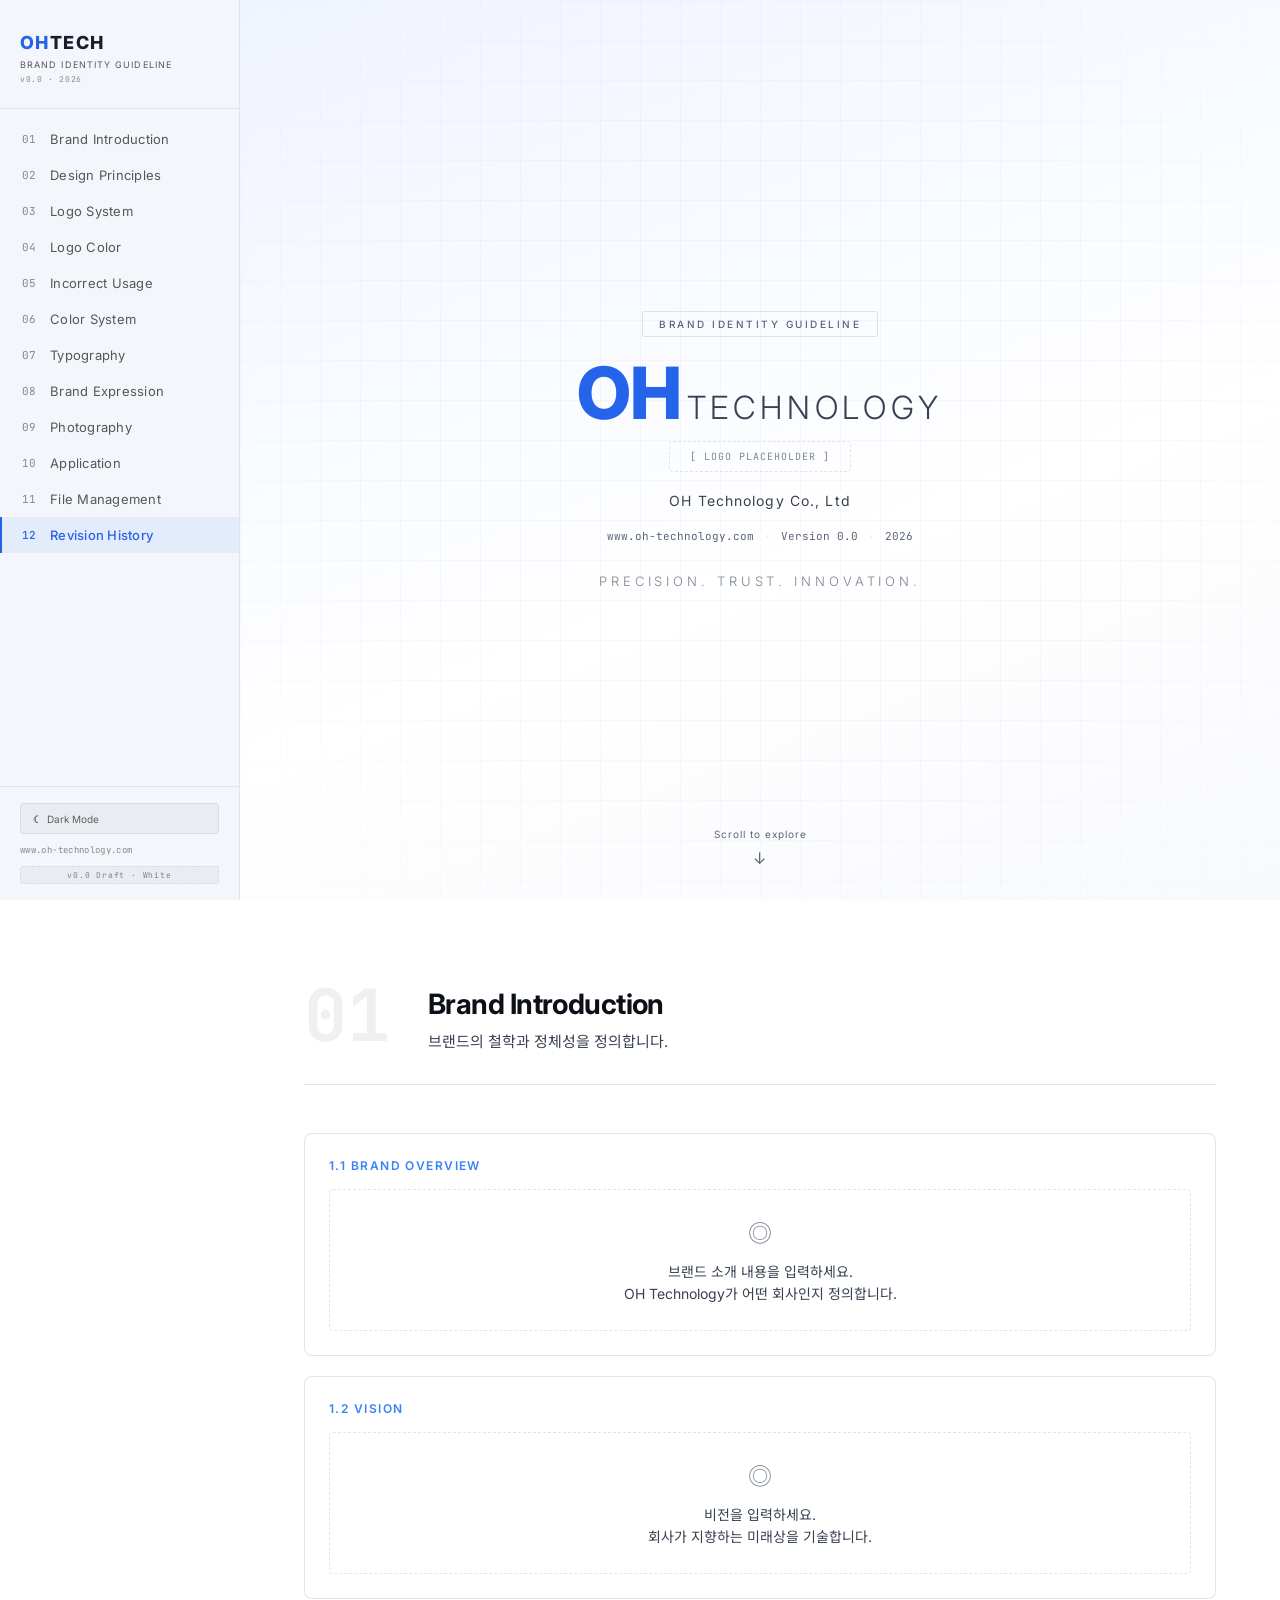
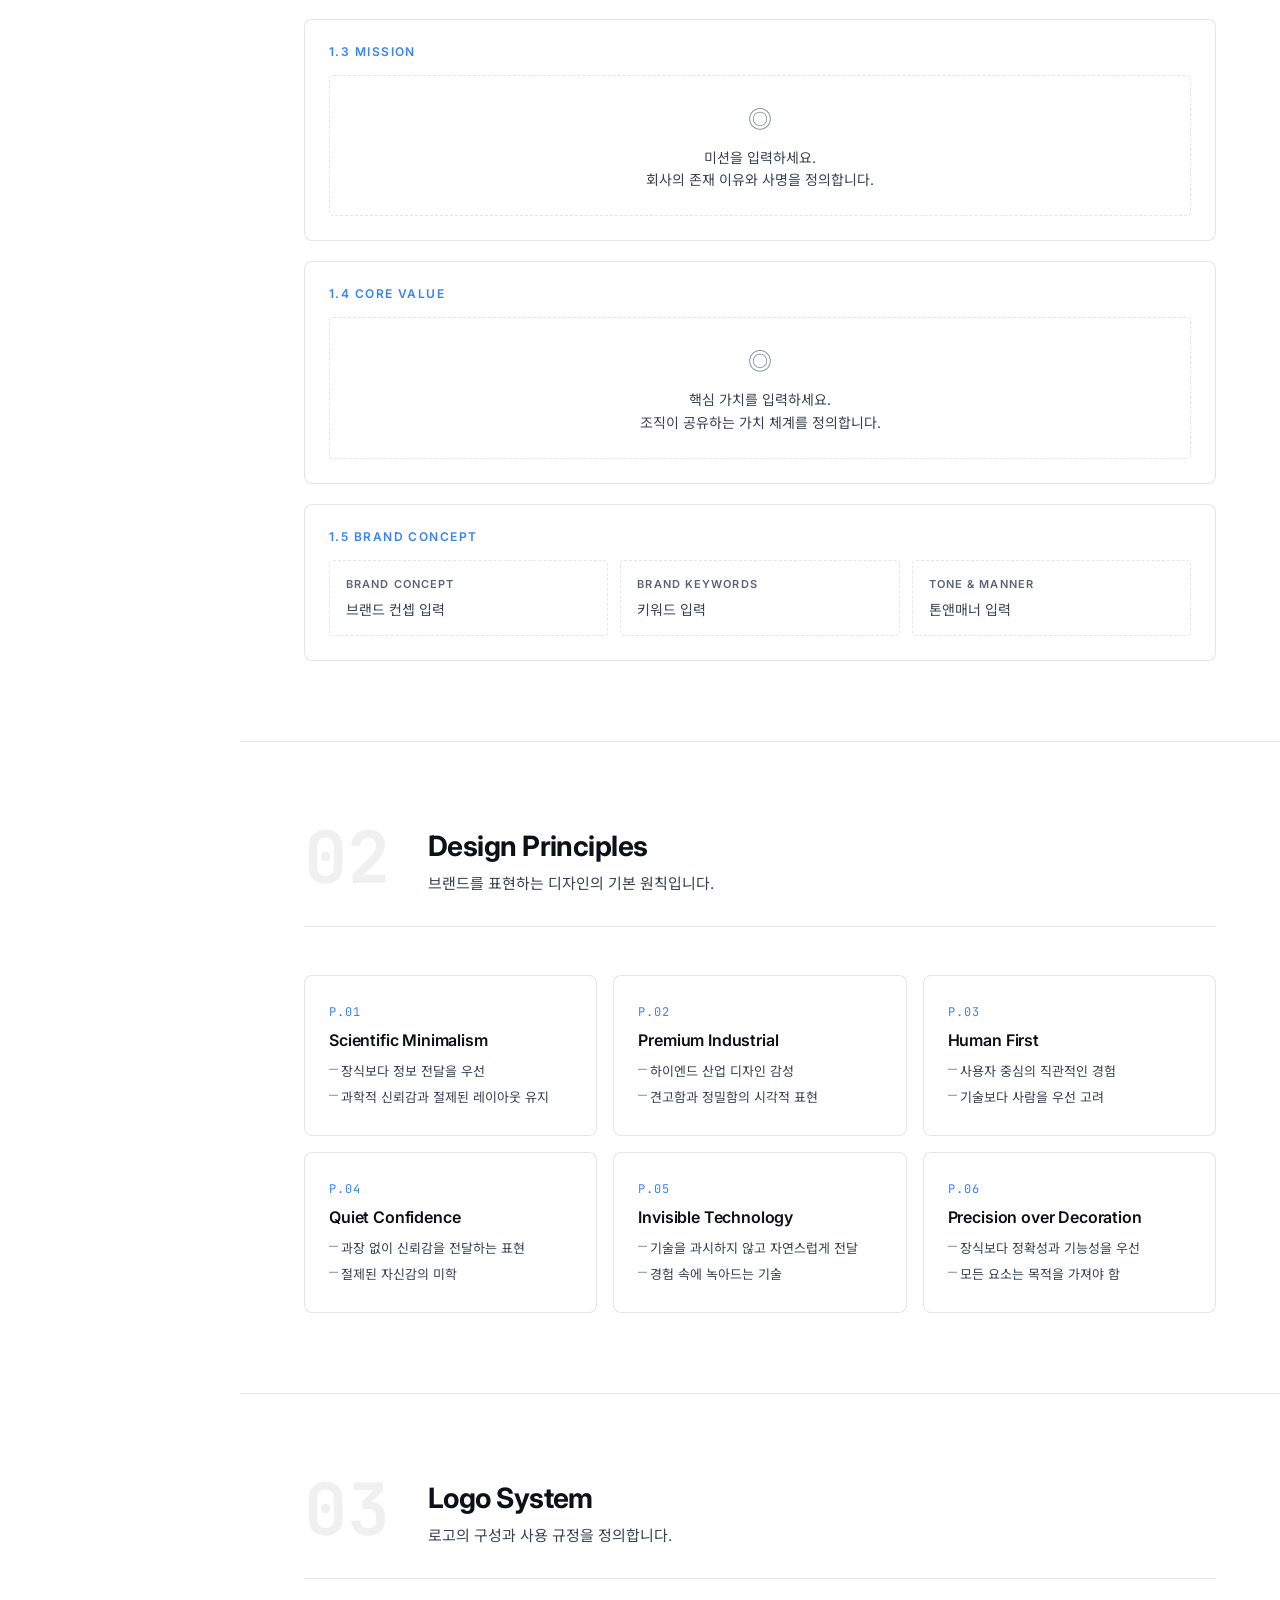
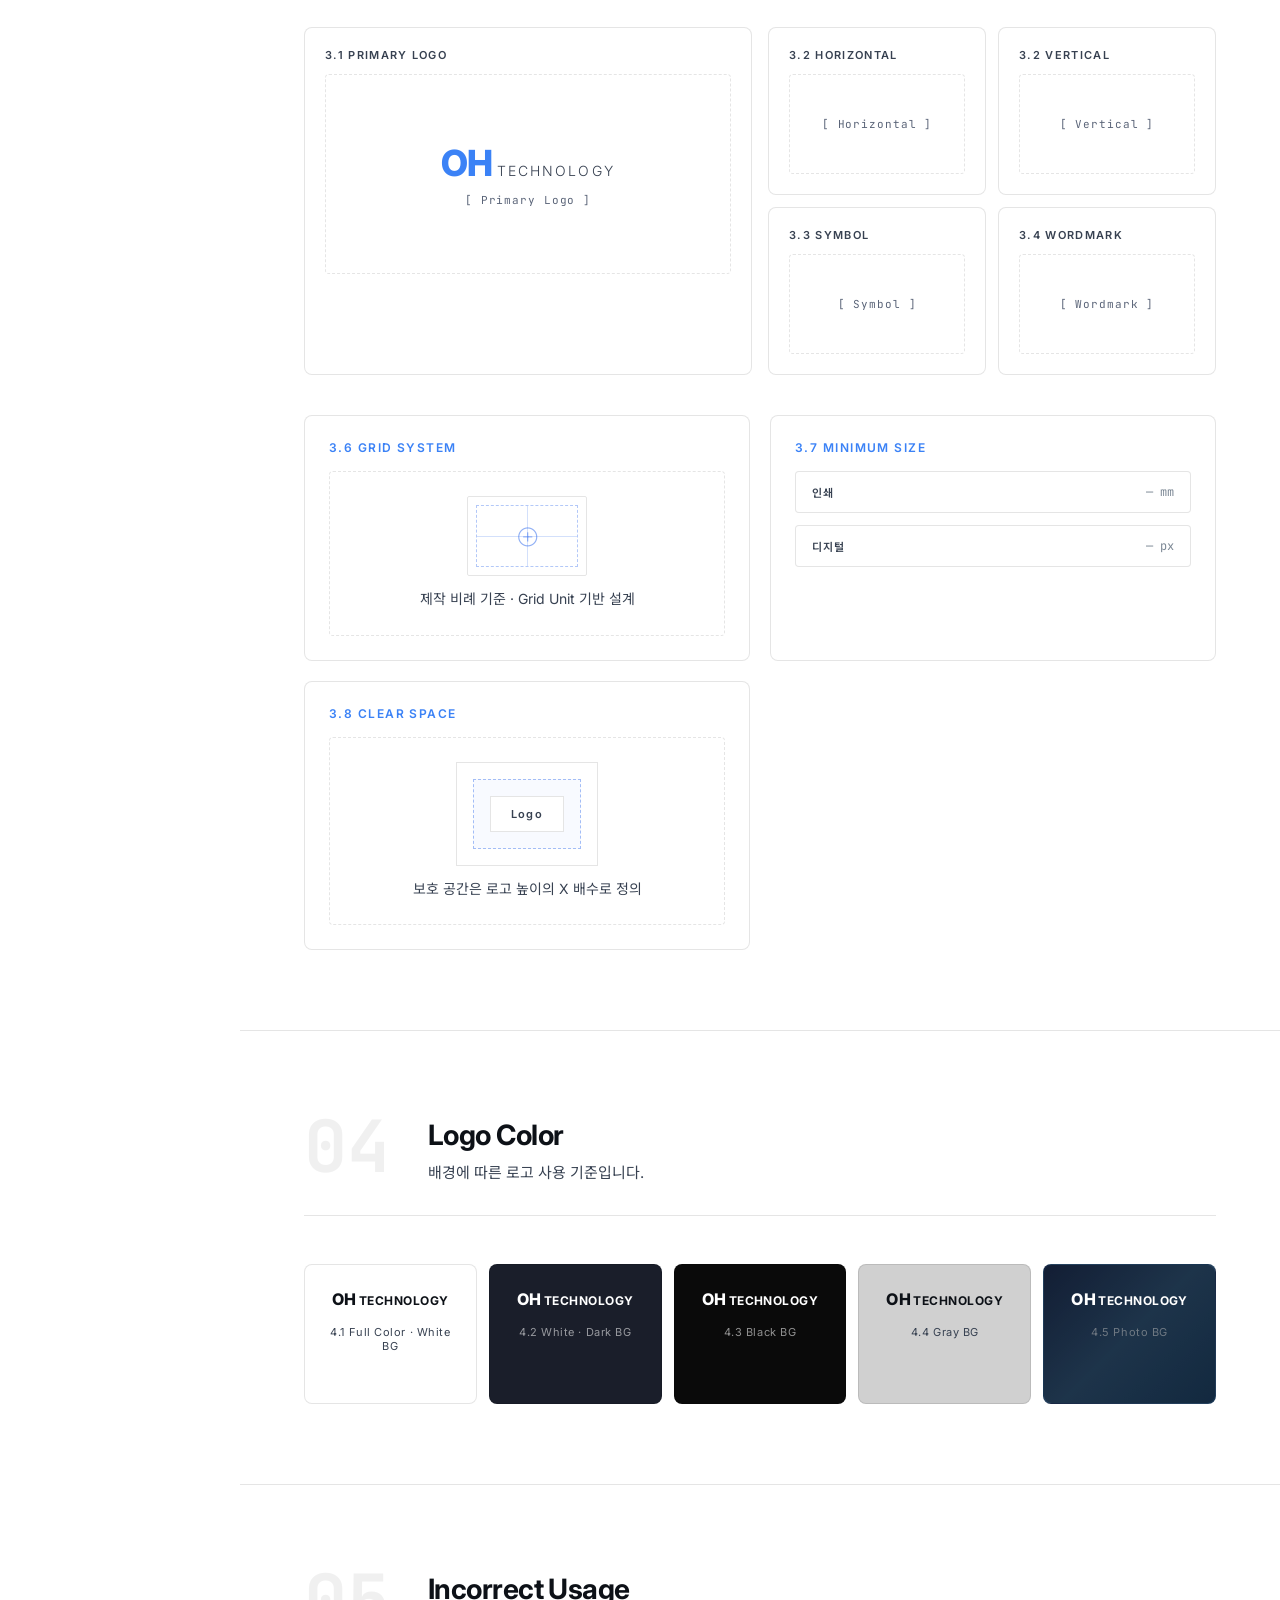
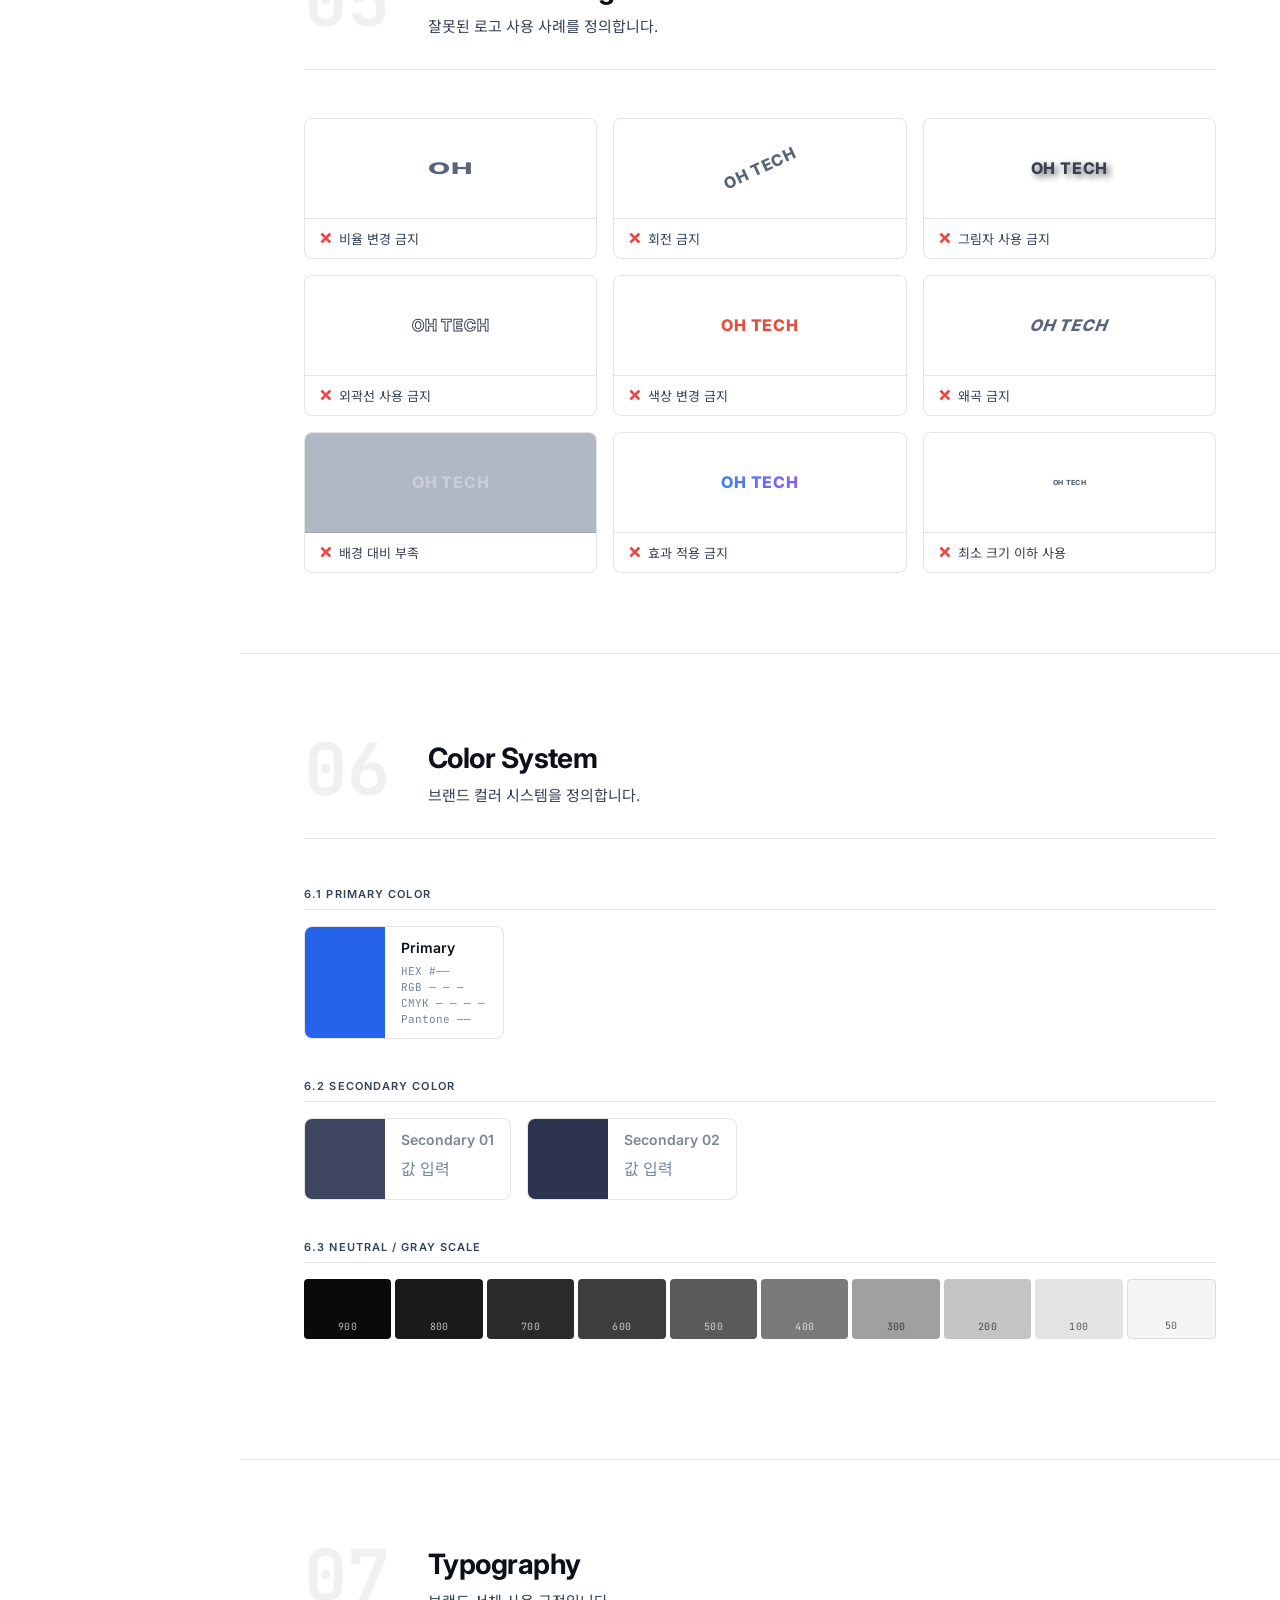
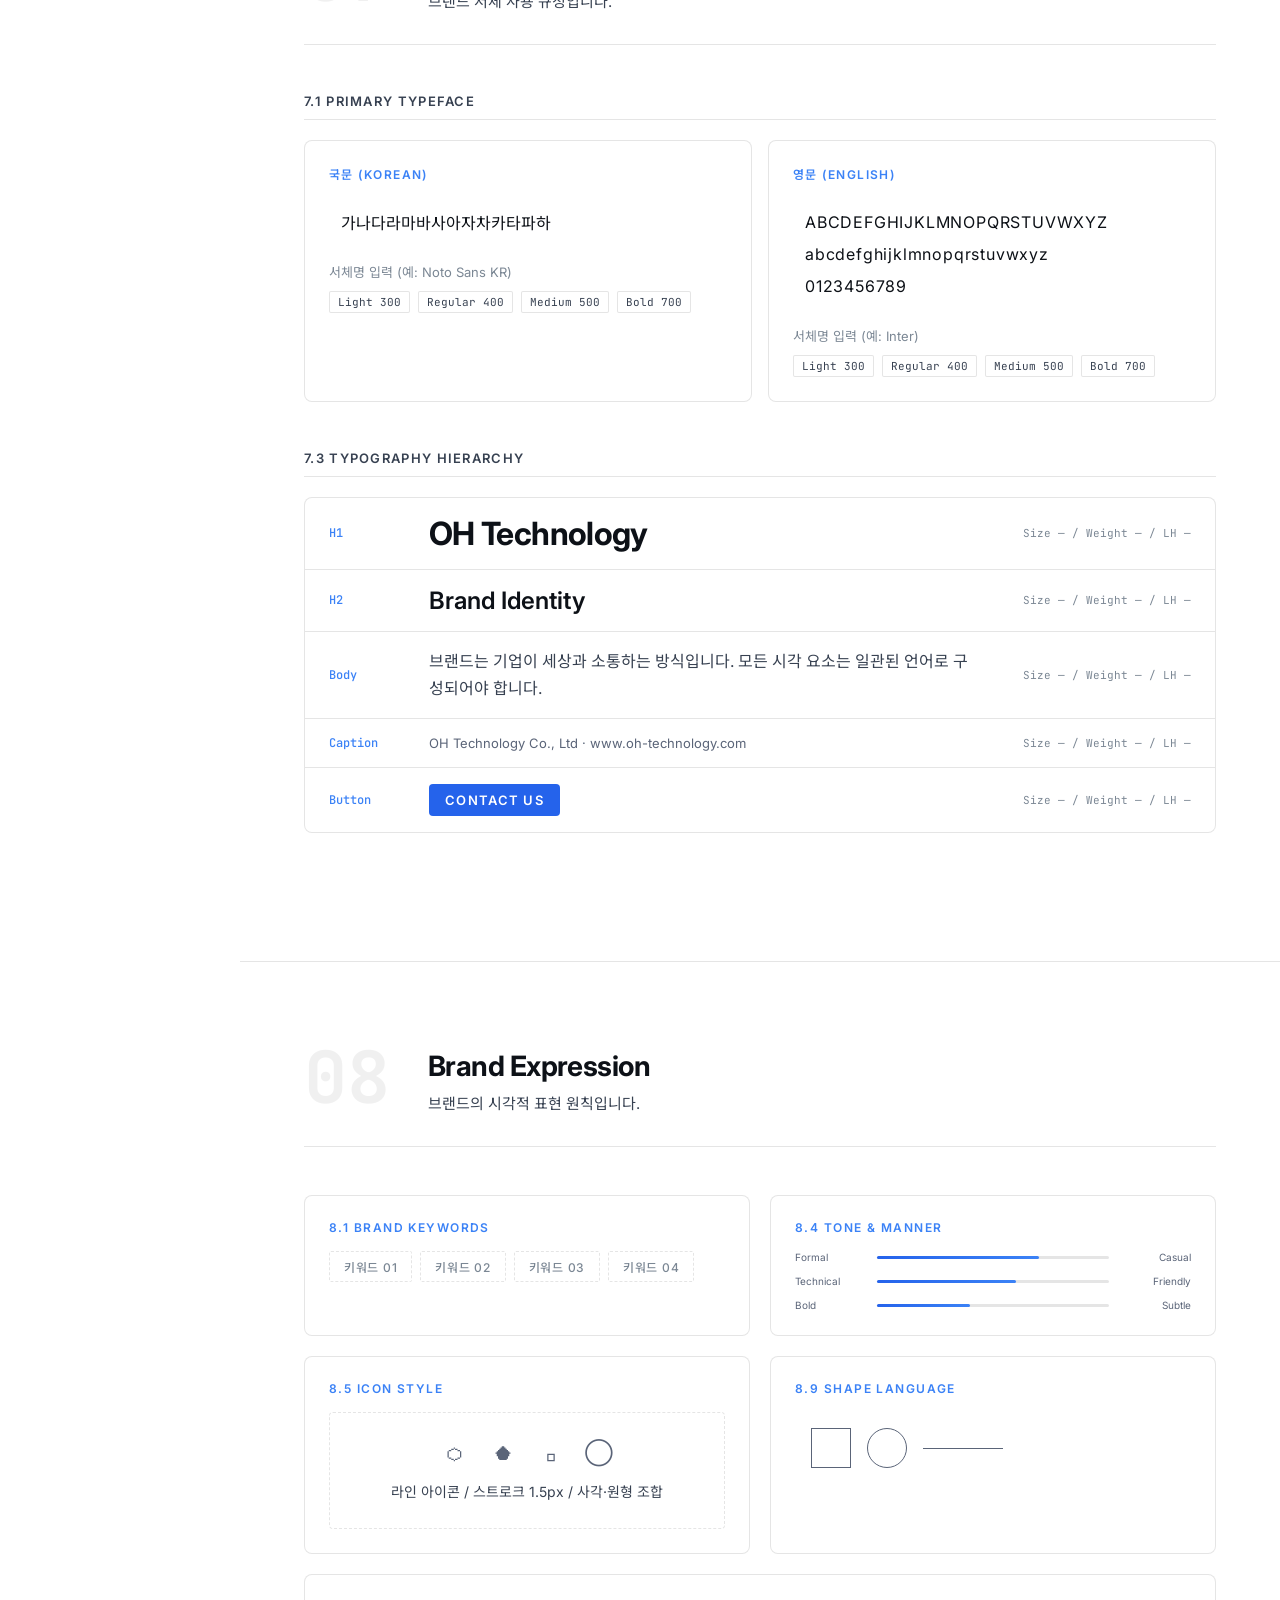
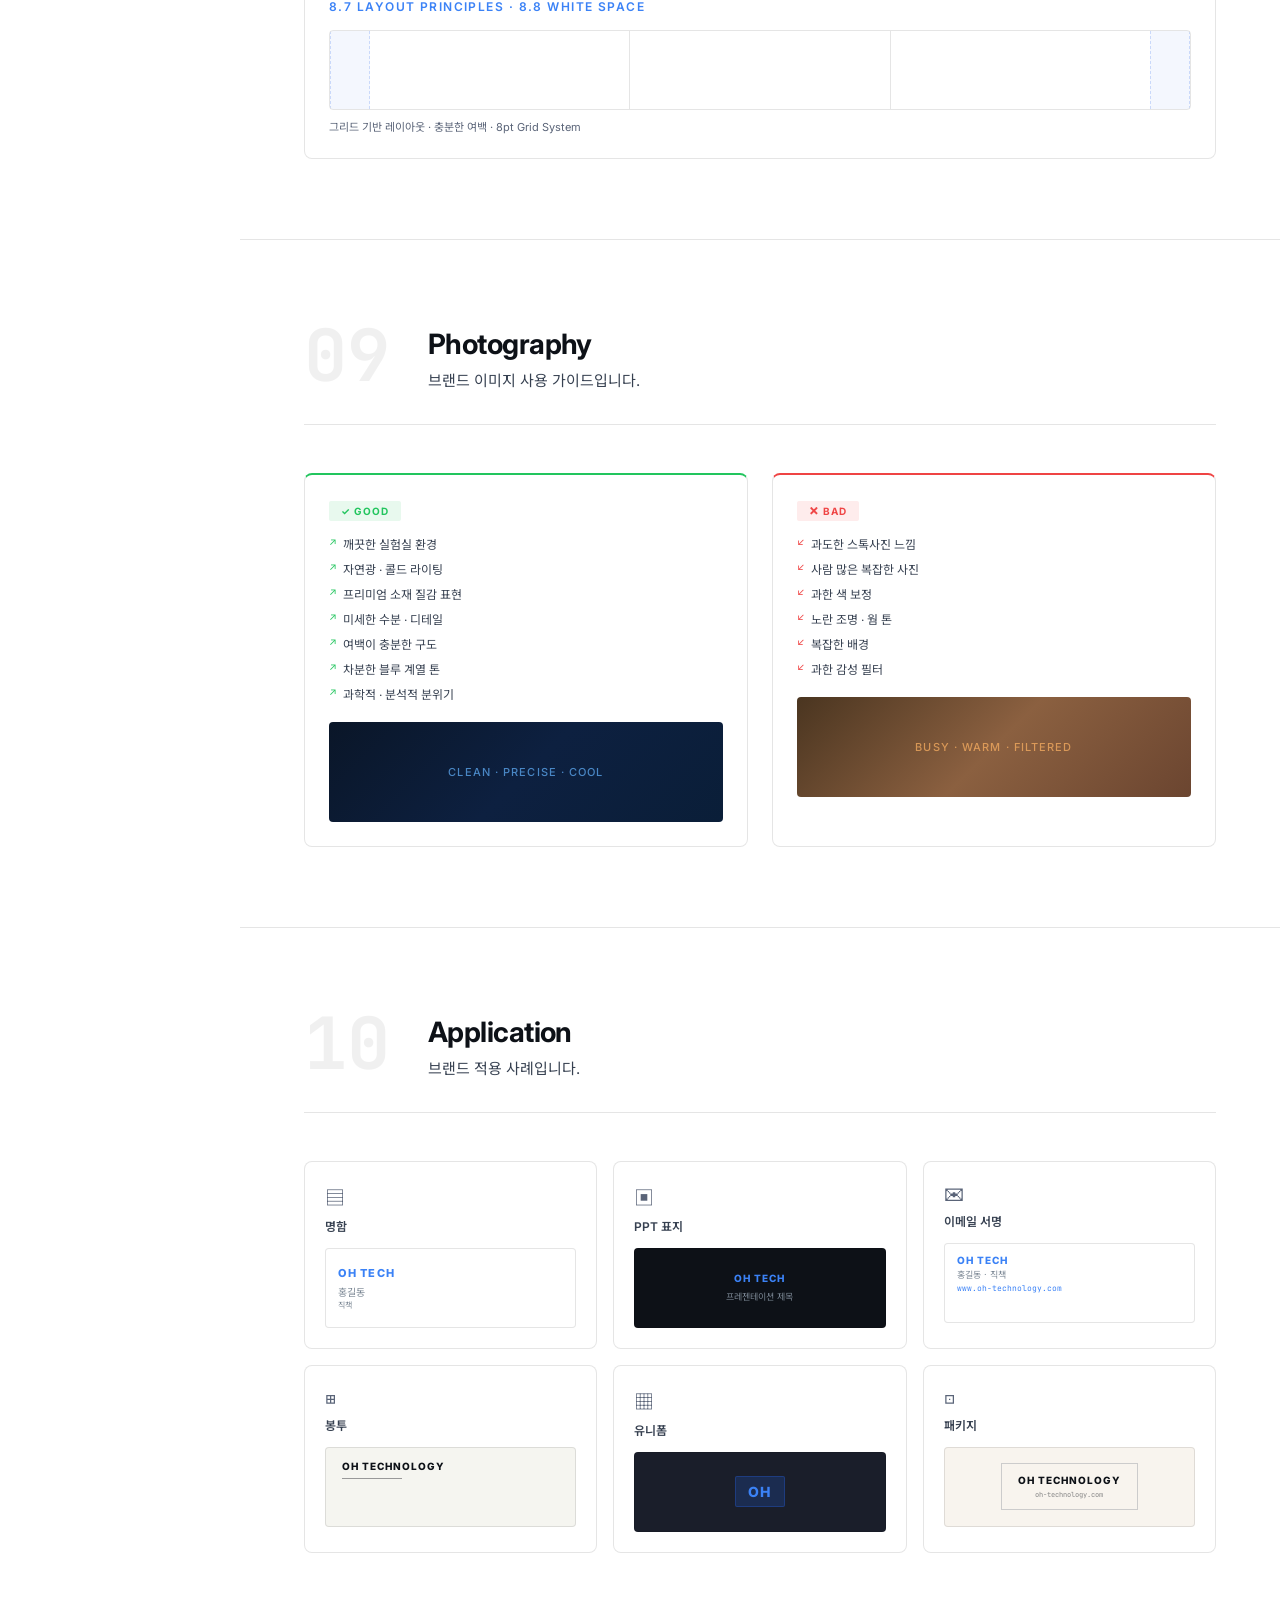
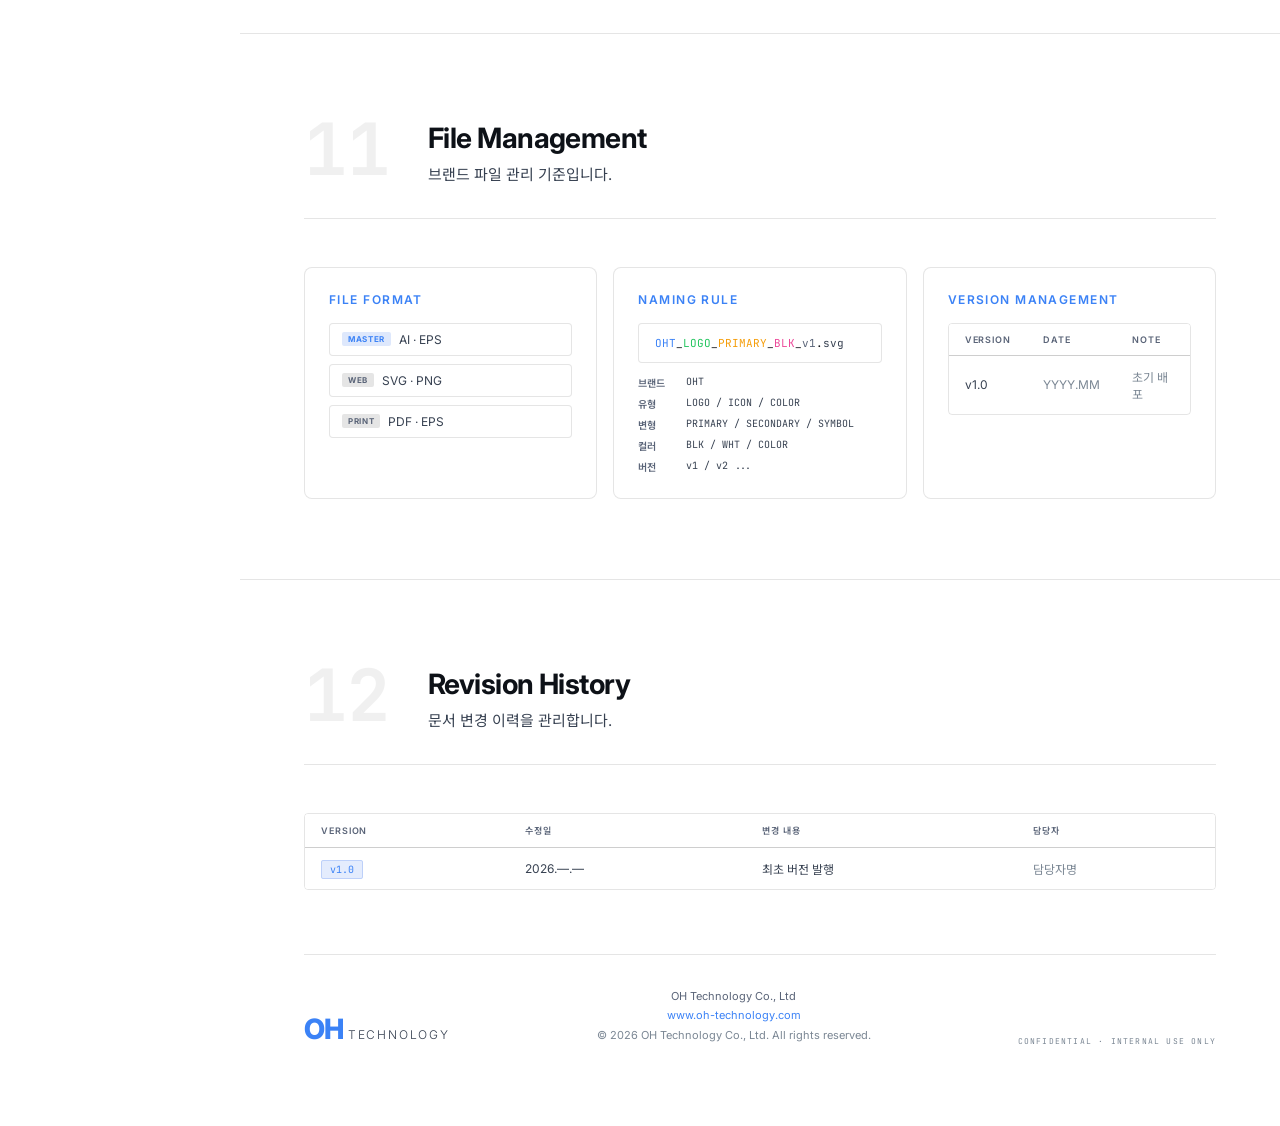
==== commit 70729a51: "chore: CI 매뉴얼 버전을 v0.0 Draft로 변경" ====
--- a/index.html
+++ b/index.html
@@ -19,7 +19,7 @@
         <span class="brand-oh">OH</span><span class="brand-tech">TECH</span>
       </div>
       <div class="brand-sub">Brand Identity Guideline</div>
-      <div class="brand-version">v1.0 · 2026</div>
+      <div class="brand-version">v0.0 · 2026</div>
     </div>
 
     <nav class="sidebar-nav">
@@ -79,7 +79,7 @@
         <span id="toggleLabel">Light Mode</span>
       </button>
       <a class="site-url" href="https://www.oh-technology.com" target="_blank">www.oh-technology.com</a>
-      <div class="sidebar-temp-badge">v1.0 TEMP · White</div>
+      <div class="sidebar-temp-badge">v0.0 Draft · White</div>
     </div>
   </aside>
 
@@ -108,7 +108,7 @@
         <div class="cover-meta">
           <span>www.oh-technology.com</span>
           <span class="meta-sep">·</span>
-          <span>Version 1.0</span>
+          <span>Version 0.0</span>
           <span class="meta-sep">·</span>
           <span>2026</span>
         </div>
